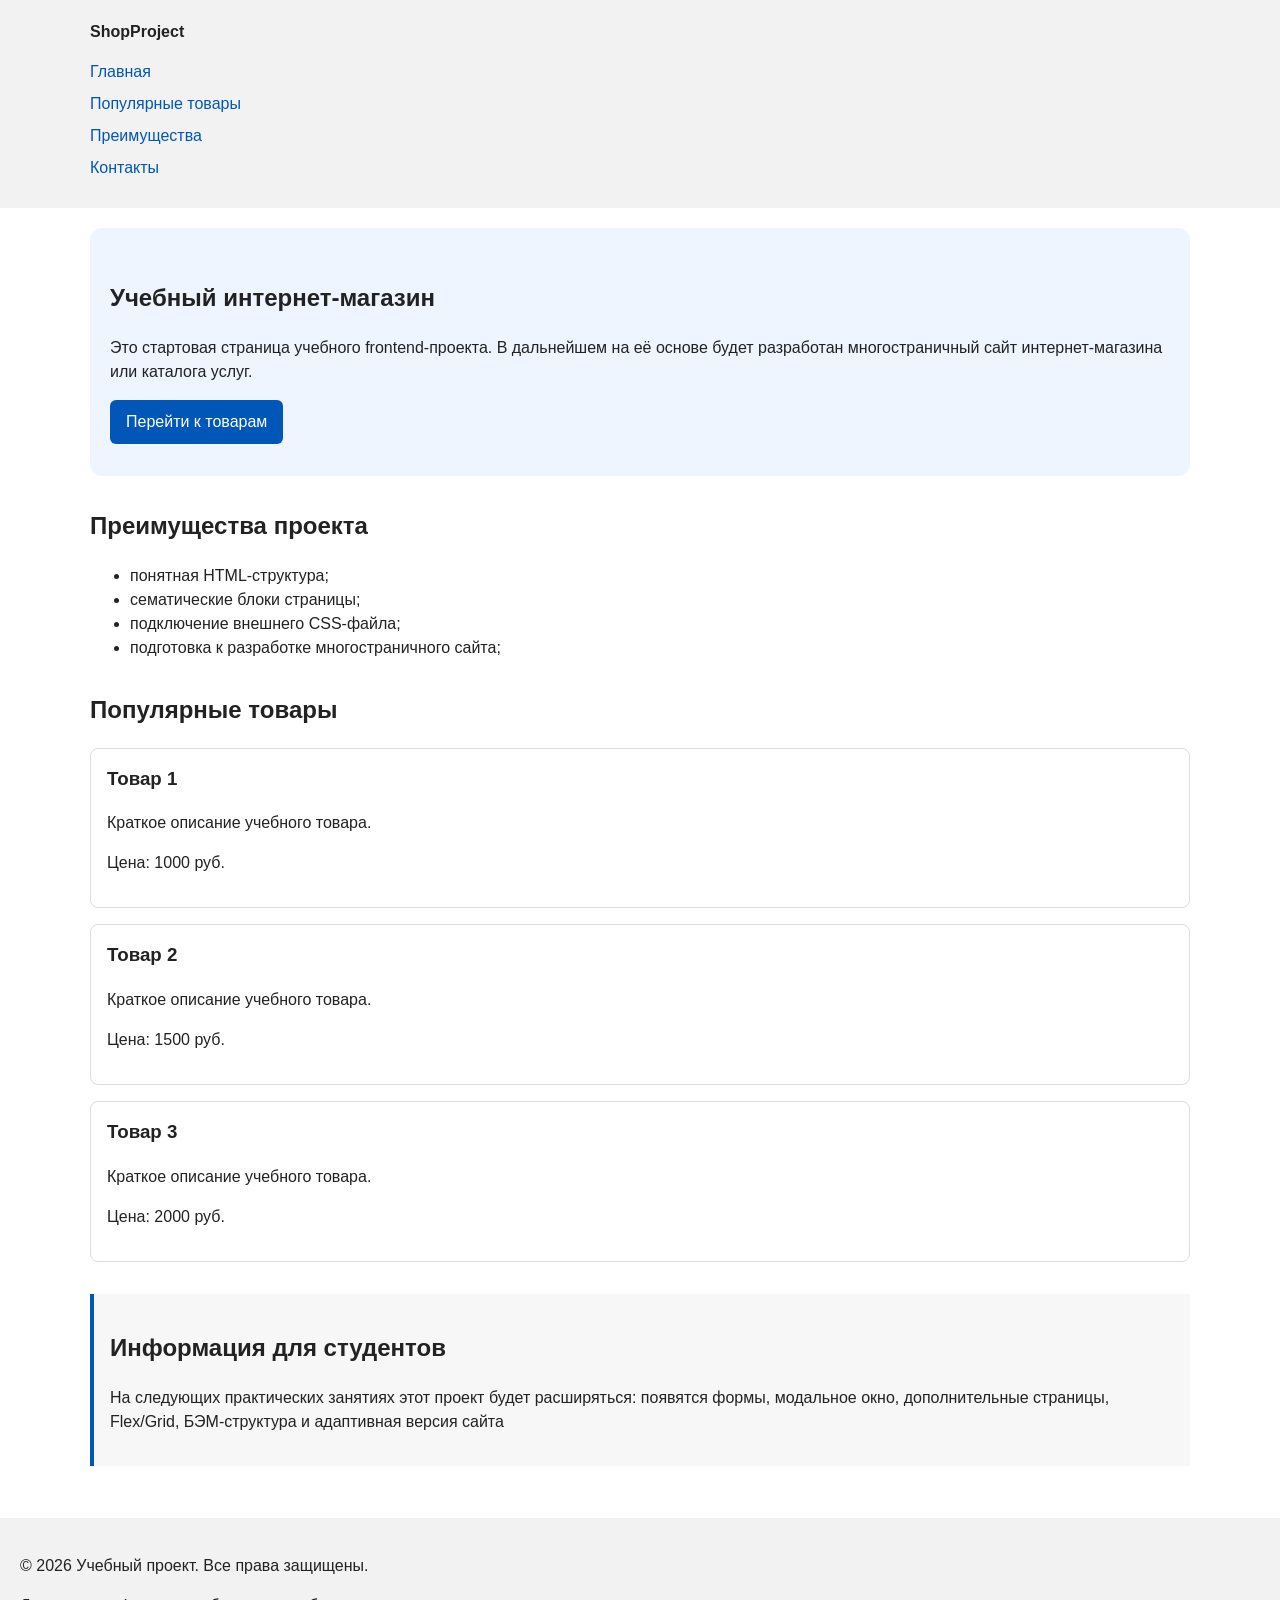
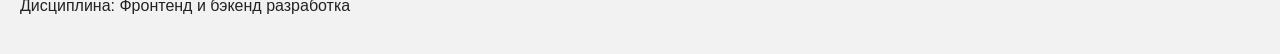
==== index.html @ b87b45ed "feat: add semantic HTML structure and base CSS styles" ====
<!DOCTYPE html>
<html lang="ru">

<head>
  <meta charset="UTF-8">
  <meta name="viewport" content="width=device-width, initial-scale=1.0">
  <title>Каталог товаров</title>
  <link rel="stylesheet" href="css/style.css">
</head>

<body>
  <header>
    <div class="site-header"> 
      <a class="site-logo" href="index.html">ShopProject</a>
      <nav class="site-nav" aria-label="Основная навигация">
        <ul class="site-nav__list">
          <li><a href="index.html">Главная</a></li>
          <li><a href="popular">Популярные товары</a></li>
          <li><a href="advantages">Преимущества</a></li>
          <li><a href="contacts">Контакты</a></li>
        </ul>
      </nav>
  </header>

  <main>
    <section class="hero"> <!-- класс hero показывает, что это главный первый блок страницы -->
      <h1>Учебный интернет-магазин</h1>
      <p>
        Это стартовая страница учебного frontend-проекта.
        В дальнейшем на её основе будет разработан многостраничный сайт
        интернет-магазина или каталога услуг.
      </p>
      <a class="button" href="#popular">Перейти к товарам</a>
    </section>

    <section class="section" id="advanteges">
      <h2>Преимущества проекта</h2>

      <ul class="advantages-list">
        <li>понятная HTML-структура;</li>
        <li>сематические блоки страницы;</li>
        <li>подключение внешнего CSS-файла;</li>
        <li>подготовка к разработке многостраничного сайта;</li>
      </ul>
    </section>

    <section class="section" id="popular">
      <h2>Популярные товары</h2>
        <article class="product-card">
        <h3>Товар 1</h3>
        <p>Краткое описание учебного товара.</p>
        <p>Цена: 1000 руб.</p>
      </article>

      <article class="product-card">
        <h3>Товар 2</h3>
        <p>Краткое описание учебного товара.</p>
        <p>Цена: 1500 руб.</p>
      </article>

      <article class="product-card">
        <h3>Товар 3</h3>
        <p>Краткое описание учебного товара.</p>
        <p>Цена: 2000 руб.</p>
      </article>
    </section>

    <aside class="aside-info">
      <h2>Информация для студентов</h2>
      <p>
        На следующих практических занятиях этот проект будет расширяться:
        появятся формы, модальное окно, дополнительные страницы, Flex/Grid,
        БЭМ-структура и адаптивная версия сайта
      </p>
    </aside>
  </main>

  <footer id="contacts">
    <p>&copy; 2026 Учебный проект. Все права защищены.</p>
    <p>Дисциплина: Фронтенд и бэкенд разработка</p>
  </footer>
</body>

</html>
---- css/style.css ----
/* 
  Универсальное правило для всех элементов.
  border-box делает расчёт размеров более понятным:
  width включает content, padding и border.
*/
* {
  box-sizing: border-box;
}

/*
  Убираем стандартный внешний отступ браузера у body.
  Без этого вокруг страницы может появиться белая рамка.
*/
body {
  margin: 0;
  font-family: Arial, sans-serif;
  line-height: 1.5;
  color: #222222;
  background-color: #ffffff;
}
/*
  Задаём внутренние отступы для основных областей страницы.
  Это делает содержимое визуально отделённым от краёв окна браузера.
*/
header,
main,
footer {
  padding: 20px;
}

/*
  Оформляем шапку страницы.
  Пока используется простой светло-серый фон.
*/
header {
  background-color: #f2f2f2;
}

/*
  Оформляем подвал страницы тем же фоном,
  чтобы визуально отделить его от основного содержимого.
*/
footer {
  background-color: #f2f2f2;
}
/*
  Ограничиваем ширину содержимого шапки,
  чтобы оно не растягивалось слишком сильно на широких экранах.
*/
.site-header {
  max-width: 1100px;
  margin: 0 auto;
}

/*
  Оформляем текстовый логотип.
*/
.site-logo {
  font-weight: bold;
  text-decoration: none;
  color: #222222;
}

/*
  Убираем стандартные отступы и маркеры списка навигации.
*/
.site-nav__list {
  padding: 0;
  margin: 16px 0 0;
  list-style: none;
}

/*
  Добавляем расстояние между пунктами меню.
*/
.site-nav__list li {
  margin-bottom: 8px;
}

/*
  Оформляем ссылки меню.
*/
.site-nav__list a {
  color: #0057b8;
  text-decoration: none;
}

/*
  При наведении мыши подчёркиваем ссылку.
  Подробно состояния интерфейса будут рассмотрены в практической работе 1.7.
*/
.site-nav__list a:hover {
  text-decoration: underline;
}
/*
  Hero-блок — первый крупный блок страницы.
  Он визуально отделяется от остальных разделов фоном и отступами.
*/
.hero {
  max-width: 1100px;
  margin: 0 auto 32px;
  padding: 32px 20px;
  background-color: #eef5ff;
  border-radius: 12px;
}

/*
  Общий класс для разделов страницы.
*/
.section {
  max-width: 1100px;
  margin: 0 auto 32px;
}

/*
  Убираем лишний верхний отступ у заголовков разделов.
*/
.section h2 {
  margin-top: 0;
}
/*
  Карточка товара — самостоятельный блок.
  На следующих занятиях карточки будут доработаны и выстроены в сетку.
*/
.product-card {
  margin-bottom: 16px;
  padding: 16px;
  border: 1px solid #dddddd;
  border-radius: 8px;
  background-color: #ffffff;
}

/*
  Убираем лишний верхний отступ у заголовка карточки.
*/
.product-card h3 {
  margin-top: 0;
}
/*
  Пока это обычная ссылка, но визуально она оформляется как кнопка.
*/
.button {
  display: inline-block;
  padding: 10px 16px;
  color: #ffffff;
  background-color: #0057b8;
  text-decoration: none;
  border-radius: 6px;
}

/*
  Простое состояние наведения для кнопки.
*/
.button:hover {
  background-color: #003f86;
}

/*
  Дополнительный информационный блок.
*/
.aside-info {
  max-width: 1100px;
  margin: 0 auto 32px;
  padding: 16px;
  border-left: 4px solid #0057b8;
  background-color: #f7f7f7;
}
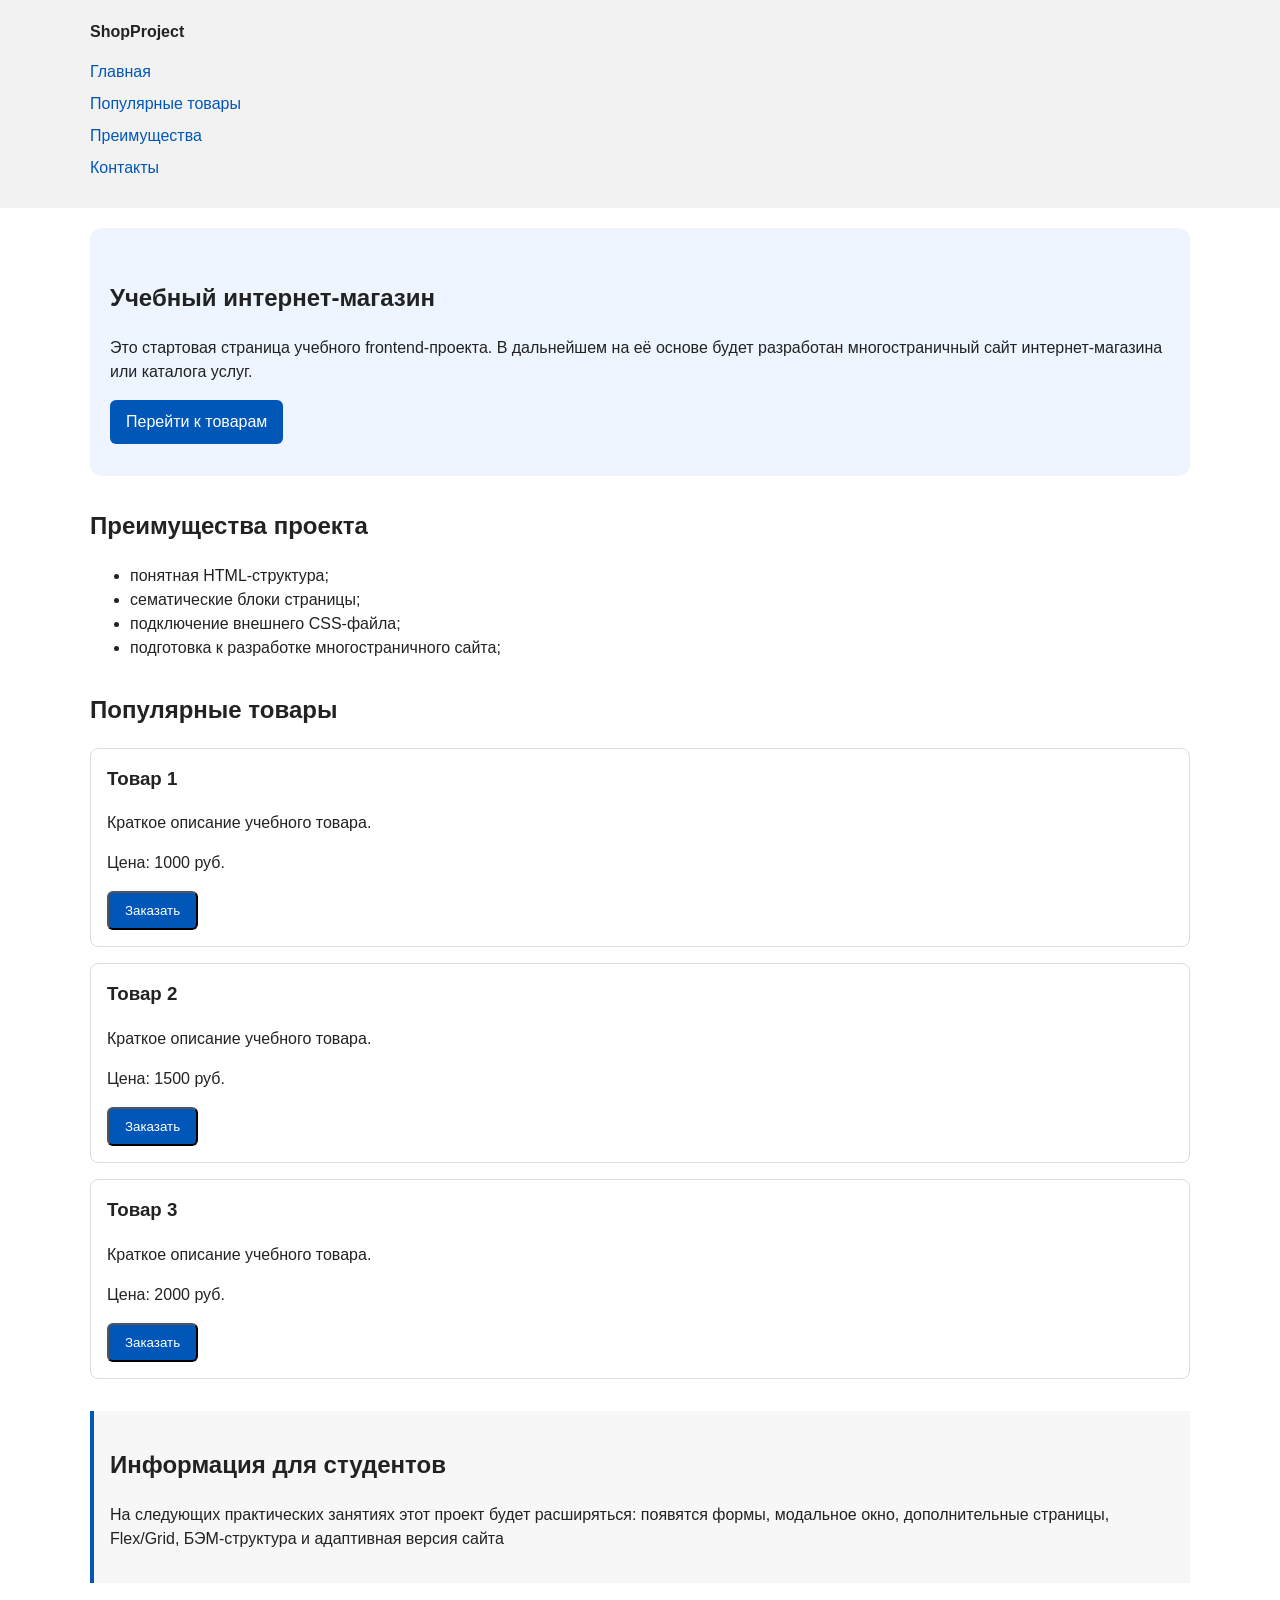
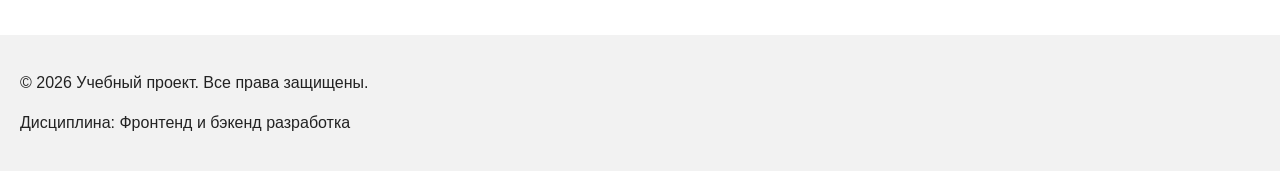
==== commit 05645cfd: "feat: add order form modal and validation" ====
--- a/index.html
+++ b/index.html
@@ -6,6 +6,7 @@
   <meta name="viewport" content="width=device-width, initial-scale=1.0">
   <title>Каталог товаров</title>
   <link rel="stylesheet" href="css/style.css">
+  <script src="js/main.js" defer></script>
 </head>
 
 <body>
@@ -50,18 +51,27 @@
         <h3>Товар 1</h3>
         <p>Краткое описание учебного товара.</p>
         <p>Цена: 1000 руб.</p>
+        <button class="button product-card__button" tipe="button" data-product="Товар 1">
+          Заказать
+        </button>
       </article>
 
       <article class="product-card">
         <h3>Товар 2</h3>
         <p>Краткое описание учебного товара.</p>
         <p>Цена: 1500 руб.</p>
+        <button class="button product-card__button" tipe="button" data-product="Товар 2">
+          Заказать
+        </button>
       </article>
 
       <article class="product-card">
         <h3>Товар 3</h3>
         <p>Краткое описание учебного товара.</p>
         <p>Цена: 2000 руб.</p>
+        <button class="button product-card__button" tipe="button" data-product="Товар 3">
+          Заказать
+        </button>
       </article>
     </section>
 
@@ -79,6 +89,103 @@
     <p>&copy; 2026 Учебный проект. Все права защищены.</p>
     <p>Дисциплина: Фронтенд и бэкенд разработка</p>
   </footer>
+
+  <dialog class="order-dialog" id="order-dialog" aria-labelledby="order-dialog-title">
+    <h2 id="order-dialog">Оформление заявки</h2>
+
+    <form class="order-form" id="order-form" action="#" method="post" novalidate>
+      <input id="selected-product" name="selected-product" type="hidden">
+
+      <div class="form-field">
+        <label for="order-name">Имя</label>
+        <input
+          id="order name"
+          name="name"
+          type="text"
+          placeholder="Введите ваше имя"
+          minlength="2"
+          autocomplete="given-name"
+          required
+        >
+      </div>
+
+      <div class="form-field">
+        <label for="order-email">E-mail</label>
+        <input
+          id="order-email"
+          name="email"
+          type="email"
+          placeholder="example@mail.ru"
+          autocomplete="email"
+          required
+        >
+      </div>
+
+      <div class="form-field">
+        <label for="order-phone">Телефон</label>
+        <input
+          id="order-phone"
+          name="phone"
+          type="tel"
+          inputmode="tel"
+          placeholder="+7 (900) 000-00-00"
+          pattern="^\+7 \(\d{3}\) \d{3}-\d{2}-\d{2}$"
+          required
+        >
+        <small>Формат: +7 (900) 000-00-00</small>
+      </div>
+
+      <div class="form-field">
+        <label for="order-date">Дата связи</label>
+        <input
+          id="order-date"
+          name="date"
+          type="date"
+        >
+      </div>
+
+      <div class="form-field">
+        <label for="order-topic">Тема заявки</label>
+        <select id="order-topic" name="topic" required>
+          <option value="">Выберете тему</option>
+          <option value="product">Заказ товара</option>
+          <option value="consulation">Консультация</option>
+          <option value="delivery">Доставка</option>
+        </select>
+      </div>
+
+      <div class="form field">
+        <label for="order-comment">Комментарий</label>
+        <textarea
+          id="order-coment"
+          name="comment"
+          rows="4"
+          placeholder="Укажите дополнительную информацию"
+        ></textarea>
+      </div>
+
+      <div class="form-field form-field--checkbox">
+        <label>
+          <input
+            id="order-agreement"
+            name="agreement"
+            type="checkbox"
+            required
+          >
+          Я согласен на обработку данных
+        </label>
+      </div>
+
+      <div class="form-actions">
+        <button type="button" id="close-order-dialog">Закрыть</button>
+        <button type="submit">Отрпавить заявку</button>
+      </div>
+    </form>
+  </dialog>
+
+  <p class="success-message" id="success-message" hidden>
+    Форма успешно отправлена!
+  </p>
 </body>
 
 </html>
--- a/css/style.css
+++ b/css/style.css
@@ -164,4 +164,106 @@
   padding: 16px;
   border-left: 4px solid #0057b8;
   background-color: #f7f7f7;
-}+}
+
+/*
+  Модальное окно.
+  Элемент dialog сам умеет открываться поверх страницы.
+*/
+.order-dialog {
+  width: min(100% - 32px, 560px);
+  padding: 24px;
+  border: none;
+  border-radius: 12px;
+}
+
+/*
+  Затемнение фона за модальным окном.
+*/
+.order-dialog::backdrop {
+  background-color: rgba(0, 0, 0, 0.5);
+}
+
+/*
+  Поле формы.
+  Каждый блок получает нижний отступ.
+*/
+.form-field {
+  margin-bottom: 16px;
+}
+
+/*
+  Подпись поля.
+*/
+.form-field label {
+  display: block;
+  margin-bottom: 6px;
+}
+
+/*
+  Основные поля формы.
+*/
+.form-field input,
+.form-field select,
+.form-field textarea {
+  width: 100%;
+  padding: 10px 12px;
+  border: 1px solid #cccccc;
+  border-radius: 6px;
+  font: inherit;
+}
+
+/*
+  Checkbox не должен занимать всю ширину.
+*/
+.form-field input[type="checkbox"] {
+  width: auto;
+}
+
+/*
+  Подсказка под полем телефона.
+*/
+.form-field small {
+  display: block;
+  margin-top: 4px;
+  color: #666666;
+}
+
+/*
+  Видимый фокус для клавиатурной навигации.
+*/
+.form-field input:focus-visible,
+.form-field select:focus-visible,
+.form-field textarea:focus-visible,
+.form-actions button:focus-visible {
+  outline: 2px solid #0057b8;
+  outline-offset: 2px;
+}
+
+/*
+  Подсветка ошибочных полей.
+  Атрибут aria-invalid будет добавляться через JavaScript.
+*/
+[aria-invalid="true"] {
+  border-color: #b00020;
+}
+
+/*
+  Кнопки формы.
+*/
+.form-actions {
+  display: flex;
+  gap: 12px;
+  margin-top: 20px;
+}
+
+/*
+  Сообщение об успешной отправке.
+*/
+.success-message {
+  max-width: 1100px;
+  margin: 24px auto;
+  padding: 16px;
+  border-left: 4px solid #168a2f;
+  background-color: #eefaf0;
+}
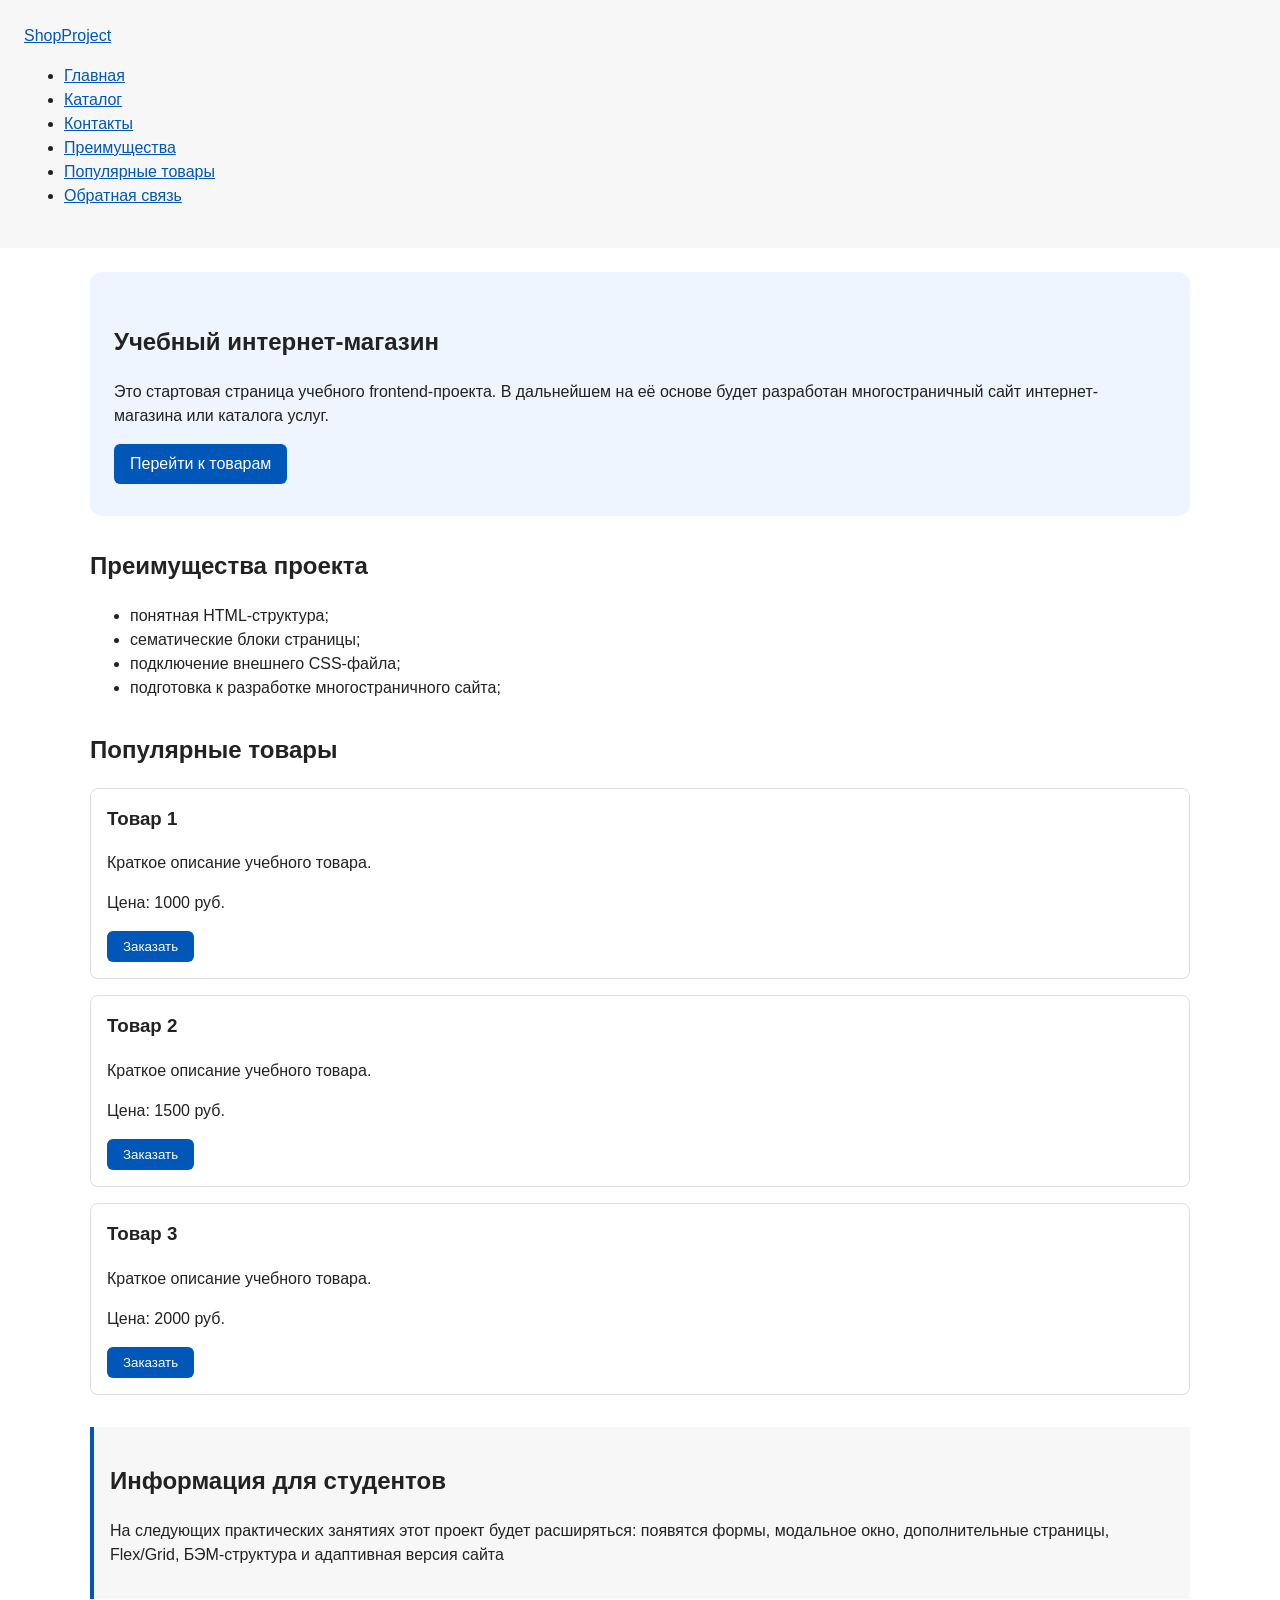
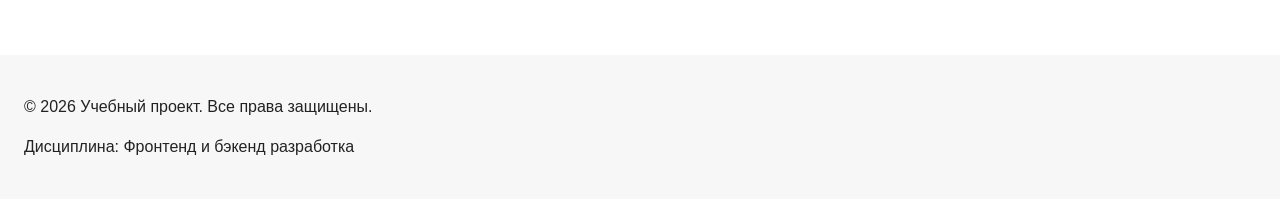
==== commit 12add622: "feat: add multi-page structure navigation and anchors" ====
--- a/index.html
+++ b/index.html
@@ -4,9 +4,16 @@
 <head>
   <meta charset="UTF-8">
   <meta name="viewport" content="width=device-width, initial-scale=1.0">
-  <title>Каталог товаров</title>
+  <meta name="description" content="Главная страница.">
+  <title>ShopProject-Учебный интернет-магазин</title>
   <link rel="stylesheet" href="css/style.css">
   <script src="js/main.js" defer></script>
+
+  <meta property="og:type" content="website">
+  <meta property="og:title" content="Учебный интернет-магазин">
+  <meta property="og:description" content="Учебный frontend-проект интернет-магазина.">
+  <meta property="og:image" content="https://Nikitash1.github.io/kr1-html-css-shop/images/preview.jpg">
+
 </head>
 
 <body>
@@ -16,9 +23,11 @@
       <nav class="site-nav" aria-label="Основная навигация">
         <ul class="site-nav__list">
           <li><a href="index.html">Главная</a></li>
-          <li><a href="popular">Популярные товары</a></li>
-          <li><a href="advantages">Преимущества</a></li>
-          <li><a href="contacts">Контакты</a></li>
+          <li><a href="catalog.html">Каталог</a></li>
+          <li><a href="contacts.html">Контакты</a></li>
+          <li><a href="index.html#advantages">Преимущества</a></li>
+          <li><a href="index.html#popular">Популярные товары</a></li>
+          <li><a href="index.html#contacts">Обратная связь</a></li>
         </ul>
       </nav>
   </header>
@@ -34,7 +43,7 @@
       <a class="button" href="#popular">Перейти к товарам</a>
     </section>
 
-    <section class="section" id="advanteges">
+    <section class="section" id="advantages">
       <h2>Преимущества проекта</h2>
 
       <ul class="advantages-list">
@@ -48,31 +57,31 @@
     <section class="section" id="popular">
       <h2>Популярные товары</h2>
         <article class="product-card">
-        <h3>Товар 1</h3>
-        <p>Краткое описание учебного товара.</p>
-        <p>Цена: 1000 руб.</p>
-        <button class="button product-card__button" tipe="button" data-product="Товар 1">
-          Заказать
-        </button>
-      </article>
-
-      <article class="product-card">
-        <h3>Товар 2</h3>
-        <p>Краткое описание учебного товара.</p>
-        <p>Цена: 1500 руб.</p>
-        <button class="button product-card__button" tipe="button" data-product="Товар 2">
-          Заказать
-        </button>
-      </article>
-
-      <article class="product-card">
-        <h3>Товар 3</h3>
-        <p>Краткое описание учебного товара.</p>
-        <p>Цена: 2000 руб.</p>
-        <button class="button product-card__button" tipe="button" data-product="Товар 3">
-          Заказать
-        </button>
-      </article>
+          <h3>Товар 1</h3>
+          <p>Краткое описание учебного товара.</p>
+          <p>Цена: 1000 руб.</p>
+          <button class="button product-card__button" tipe="button" data-product="Товар 1">
+            Заказать
+          </button>
+        </article>
+
+        <article class="product-card">
+          <h3>Товар 2</h3>
+          <p>Краткое описание учебного товара.</p>
+          <p>Цена: 1500 руб.</p>
+          <button class="button product-card__button" tipe="button" data-product="Товар 2">
+            Заказать
+          </button>
+        </article>
+
+        <article class="product-card">
+          <h3>Товар 3</h3>
+          <p>Краткое описание учебного товара.</p>
+          <p>Цена: 2000 руб.</p>
+          <button class="button product-card__button" tipe="button" data-product="Товар 3">
+            Заказать
+          </button>
+        </article>
     </section>
 
     <aside class="aside-info">
--- a/css/style.css
+++ b/css/style.css
@@ -1,269 +1,250 @@
-/* 
-  Универсальное правило для всех элементов.
-  border-box делает расчёт размеров более понятным:
-  width включает content, padding и border.
-*/
+/* ===============================
+   1. Переменные проекта и правила
+   =============================== */
+
+/* Правила */
+html {
+  scroll-behavior: smooth;
+}
+
+:root {
+  /* Основные цвета проекта */
+  --color-bg: #ffffff;
+  --color-text: #222222;
+  --color-muted: #666666;
+  --color-primary: #0057b8;
+  --color-primary-dark: #003f86;
+  --color-border: #dddddd;
+  --color-surface: #f7f7f7;
+  --color-surface-accent: #eef5ff;
+  --color-danger: #b00020;
+  --color-success: #168a2f;
+  --color-success-bg: #eefaf0;
+  --color-white: #ffffff;
+
+  /* Отступы */
+  --space-xs: 4px;
+  --space-sm: 8px;
+  --space-md: 16px;
+  --space-lg: 24px;
+  --space-xl: 32px;
+
+  /* Скругления */
+  --radius-sm: 6px;
+  --radius-md: 8px;
+  --radius-lg: 12px;
+
+  /* Размеры */
+  --container-width: 1100px;
+}
+
+:target {
+  outline: 2px dashed var(--color-primary);
+  outline-offset: 4px;
+}
+
+/* ===============================
+   2. Базовые стили
+   =============================== */
 * {
   box-sizing: border-box;
 }
 
-/*
-  Убираем стандартный внешний отступ браузера у body.
-  Без этого вокруг страницы может появиться белая рамка.
-*/
 body {
   margin: 0;
   font-family: Arial, sans-serif;
   line-height: 1.5;
-  color: #222222;
-  background-color: #ffffff;
-}
-/*
-  Задаём внутренние отступы для основных областей страницы.
-  Это делает содержимое визуально отделённым от краёв окна браузера.
-*/
+  color: var(--color-text);
+  background-color: var(--color-bg);
+}
+
 header,
 main,
 footer {
-  padding: 20px;
-}
-
-/*
-  Оформляем шапку страницы.
-  Пока используется простой светло-серый фон.
-*/
+  padding: var(--space-lg);
+}
+
 header {
-  background-color: #f2f2f2;
-}
-
-/*
-  Оформляем подвал страницы тем же фоном,
-  чтобы визуально отделить его от основного содержимого.
-*/
+  background-color: var(--color-surface);
+}
+
 footer {
-  background-color: #f2f2f2;
-}
-/*
-  Ограничиваем ширину содержимого шапки,
-  чтобы оно не растягивалось слишком сильно на широких экранах.
-*/
-.site-header {
-  max-width: 1100px;
-  margin: 0 auto;
-}
-
-/*
-  Оформляем текстовый логотип.
-*/
-.site-logo {
-  font-weight: bold;
+  background-color: var(--color-surface);
+}
+
+/* ===============================
+   3. Общие элементы интерфейса
+   =============================== */
+
+a {
+  color: var(--color-primary);
+}
+
+a:hover {
+  color: var(--color-primary-dark);
+}
+
+a:focus-visible {
+  outline: 2px solid var(--color-primary);
+  outline-offset: 3px;
+}
+
+.button {
+  display: inline-block;
+  padding: var(--space-sm) var(--space-md);
+  color: var(--color-white);
+  background-color: var(--color-primary);
   text-decoration: none;
-  color: #222222;
-}
-
-/*
-  Убираем стандартные отступы и маркеры списка навигации.
-*/
-.site-nav__list {
-  padding: 0;
-  margin: 16px 0 0;
-  list-style: none;
-}
-
-/*
-  Добавляем расстояние между пунктами меню.
-*/
-.site-nav__list li {
-  margin-bottom: 8px;
-}
-
-/*
-  Оформляем ссылки меню.
-*/
-.site-nav__list a {
-  color: #0057b8;
-  text-decoration: none;
-}
-
-/*
-  При наведении мыши подчёркиваем ссылку.
-  Подробно состояния интерфейса будут рассмотрены в практической работе 1.7.
-*/
-.site-nav__list a:hover {
-  text-decoration: underline;
-}
-/*
-  Hero-блок — первый крупный блок страницы.
-  Он визуально отделяется от остальных разделов фоном и отступами.
-*/
+  border: none;
+  border-radius: var(--radius-sm);
+  cursor: pointer;
+}
+
+.button:hover {
+  background-color: var(--color-primary-dark);
+}
+
+.button:focus-visible {
+  outline: 2px solid var(--color-primary);
+  outline-offset: 3px;
+}
+
+.button:disabled {
+  opacity: 0.6;
+  cursor: not-allowed;
+}
+
+/* ===============================
+   4. Компоненты страницы
+   =============================== */
+
 .hero {
-  max-width: 1100px;
-  margin: 0 auto 32px;
-  padding: 32px 20px;
-  background-color: #eef5ff;
-  border-radius: 12px;
-}
-
-/*
-  Общий класс для разделов страницы.
-*/
+  max-width: var(--container-width);
+  margin: 0 auto var(--space-xl);
+  padding: var(--space-xl) var(--space-lg);
+  background-color: var(--color-surface-accent);
+  border-radius: var(--radius-lg);
+}
+
 .section {
-  max-width: 1100px;
-  margin: 0 auto 32px;
-}
-
-/*
-  Убираем лишний верхний отступ у заголовков разделов.
-*/
+  max-width: var(--container-width);
+  margin: 0 auto var(--space-xl);
+}
+
 .section h2 {
   margin-top: 0;
 }
-/*
-  Карточка товара — самостоятельный блок.
-  На следующих занятиях карточки будут доработаны и выстроены в сетку.
-*/
+
 .product-card {
-  margin-bottom: 16px;
-  padding: 16px;
-  border: 1px solid #dddddd;
-  border-radius: 8px;
-  background-color: #ffffff;
-}
-
-/*
-  Убираем лишний верхний отступ у заголовка карточки.
-*/
+  margin-bottom: var(--space-md);
+  padding: var(--space-md);
+  border: 1px solid var(--color-border);
+  border-radius: var(--radius-md);
+  background-color: var(--color-bg);
+}
+
+.product-card:hover {
+  border-color: var(--color-primary);
+}
+
 .product-card h3 {
   margin-top: 0;
 }
-/*
-  Пока это обычная ссылка, но визуально она оформляется как кнопка.
-*/
-.button {
-  display: inline-block;
-  padding: 10px 16px;
-  color: #ffffff;
-  background-color: #0057b8;
-  text-decoration: none;
-  border-radius: 6px;
-}
-
-/*
-  Простое состояние наведения для кнопки.
-*/
-.button:hover {
-  background-color: #003f86;
-}
-
-/*
-  Дополнительный информационный блок.
-*/
+
 .aside-info {
-  max-width: 1100px;
-  margin: 0 auto 32px;
-  padding: 16px;
-  border-left: 4px solid #0057b8;
-  background-color: #f7f7f7;
-}
-
-/*
-  Модальное окно.
-  Элемент dialog сам умеет открываться поверх страницы.
-*/
+  max-width: var(--container-width);
+  margin: 0 auto var(--space-xl);
+  padding: var(--space-md);
+  border-left: 4px solid var(--color-primary);
+  background-color: var(--color-surface);
+}
+
+/* ===============================
+   5. Форма и модальное окно
+   =============================== */
+
 .order-dialog {
   width: min(100% - 32px, 560px);
-  padding: 24px;
+  padding: var(--space-lg);
   border: none;
-  border-radius: 12px;
-}
-
-/*
-  Затемнение фона за модальным окном.
-*/
+  border-radius: var(--radius-lg);
+}
+
 .order-dialog::backdrop {
   background-color: rgba(0, 0, 0, 0.5);
 }
 
-/*
-  Поле формы.
-  Каждый блок получает нижний отступ.
-*/
 .form-field {
-  margin-bottom: 16px;
-}
-
-/*
-  Подпись поля.
-*/
+  margin-bottom: var(--space-md);
+}
+
 .form-field label {
   display: block;
-  margin-bottom: 6px;
-}
-
-/*
-  Основные поля формы.
-*/
+  margin-bottom: var(--space-xs);
+}
+
 .form-field input,
 .form-field select,
 .form-field textarea {
   width: 100%;
   padding: 10px 12px;
-  border: 1px solid #cccccc;
-  border-radius: 6px;
+  border: 1px solid var(--color-border);
+  border-radius: var(--radius-sm);
   font: inherit;
 }
 
-/*
-  Checkbox не должен занимать всю ширину.
-*/
 .form-field input[type="checkbox"] {
   width: auto;
 }
 
-/*
-  Подсказка под полем телефона.
-*/
 .form-field small {
   display: block;
-  margin-top: 4px;
-  color: #666666;
-}
-
-/*
-  Видимый фокус для клавиатурной навигации.
-*/
+  margin-top: var(--space-xs);
+  color: var(--color-muted);
+}
+
+.form-field input:hover,
+.form-field select:hover,
+.form-field textarea:hover {
+  border-color: var(--color-primary);
+}
+
 .form-field input:focus-visible,
 .form-field select:focus-visible,
 .form-field textarea:focus-visible,
 .form-actions button:focus-visible {
-  outline: 2px solid #0057b8;
-  outline-offset: 2px;
-}
-
-/*
-  Подсветка ошибочных полей.
-  Атрибут aria-invalid будет добавляться через JavaScript.
-*/
+  outline: 2px solid var(--color-primary);
+  outline-offset: 3px;
+}
+
 [aria-invalid="true"] {
-  border-color: #b00020;
-}
-
-/*
-  Кнопки формы.
-*/
-.form-actions {
-  display: flex;
-  gap: 12px;
-  margin-top: 20px;
-}
-
-/*
-  Сообщение об успешной отправке.
-*/
+  border-color: var(--color-danger);
+}
+
 .success-message {
-  max-width: 1100px;
-  margin: 24px auto;
-  padding: 16px;
-  border-left: 4px solid #168a2f;
-  background-color: #eefaf0;
-}
+  max-width: var(--container-width);
+  margin: var(--space-lg) auto;
+  padding: var(--space-md);
+  border-left: 4px solid var(--color-success);
+  background-color: var(--color-success-bg);
+}
+
+/* ===============================
+   6. Хлебные крошки
+   =============================== */
+
+.breadcrumbs {
+  max-width: var(--container-width);
+  margin: 0 auto var(--space-md);
+  font-size: 14px;
+  color: var(--color-muted);
+}
+
+.breadcrumbs a {
+  color: var(--color-primary);
+}
+
+.breadcrumbs span::before {
+  content: " / ";
+  color: var(--color-muted);
+}
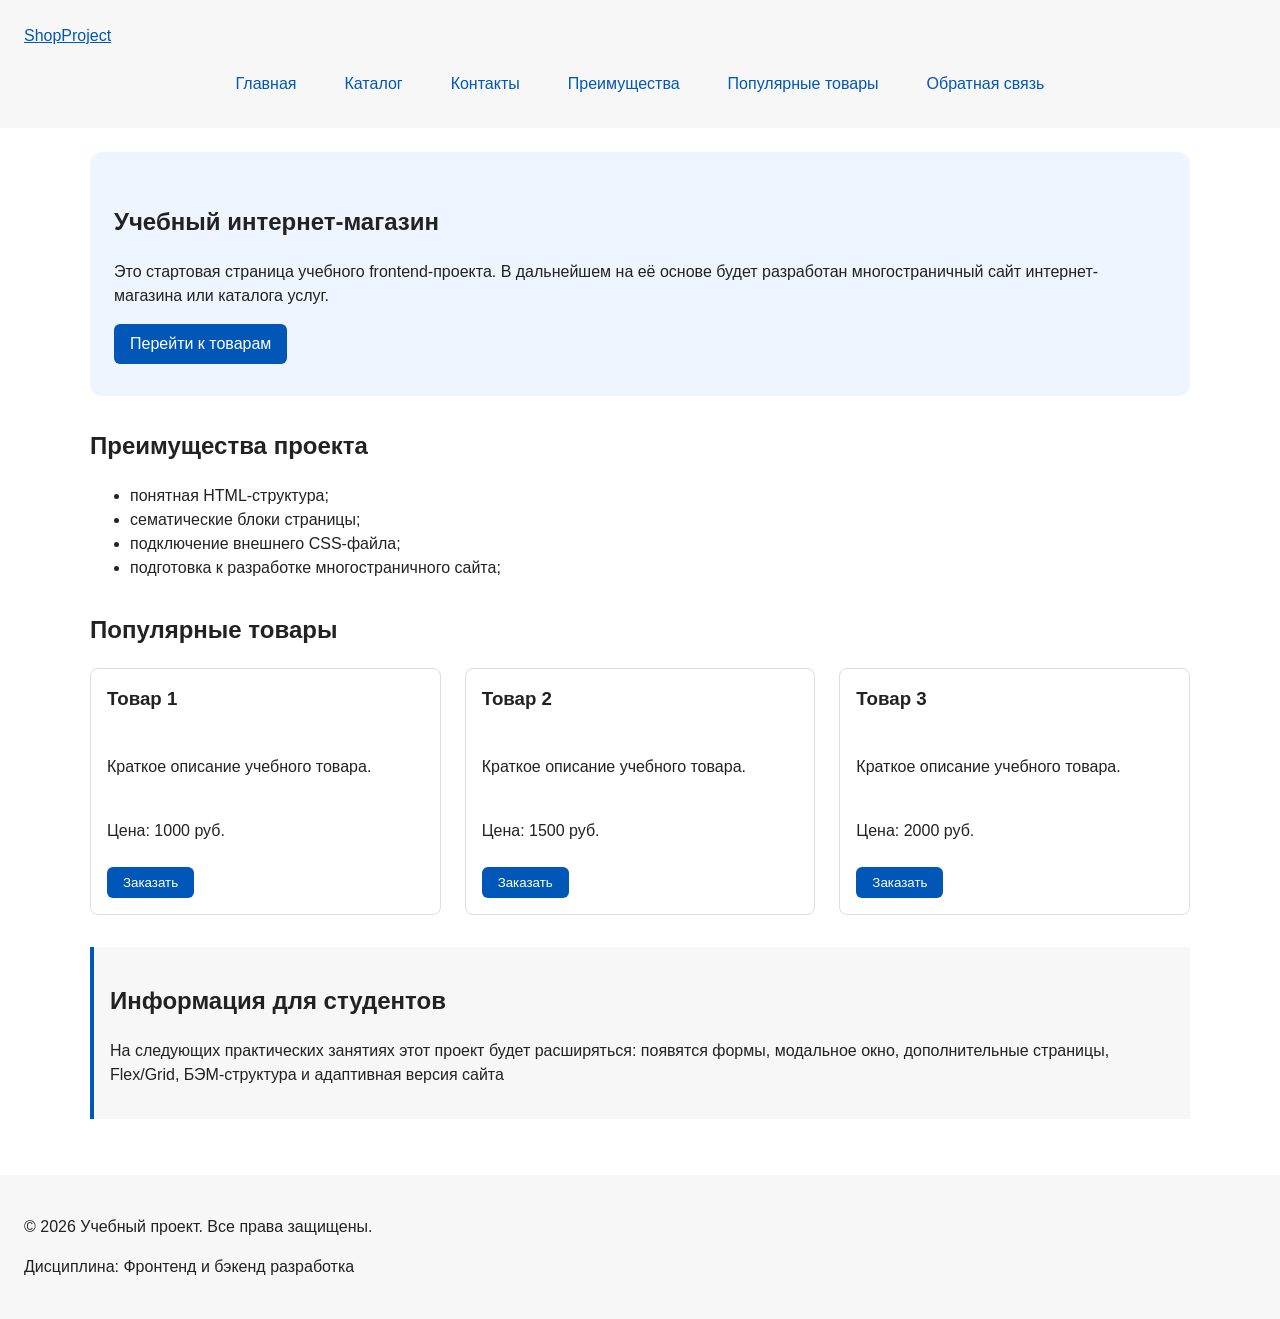
==== commit a5524237: "feat: add flex navigation and grid catalog layout" ====
--- a/index.html
+++ b/index.html
@@ -12,8 +12,7 @@
   <meta property="og:type" content="website">
   <meta property="og:title" content="Учебный интернет-магазин">
   <meta property="og:description" content="Учебный frontend-проект интернет-магазина.">
-  <meta property="og:image" content="https://Nikitash1.github.io/kr1-html-css-shop/images/preview.jpg">
-
+  <meta property="og:image" content="https://nikitash-1.github.io/kr1-html-css-shop/images/preview.jpg">
 </head>
 
 <body>
@@ -56,11 +55,13 @@
 
     <section class="section" id="popular">
       <h2>Популярные товары</h2>
+
+      <div class="products-grid">
         <article class="product-card">
           <h3>Товар 1</h3>
           <p>Краткое описание учебного товара.</p>
           <p>Цена: 1000 руб.</p>
-          <button class="button product-card__button" tipe="button" data-product="Товар 1">
+          <button class="button product-card__button" type="button" data-product="Товар 1">
             Заказать
           </button>
         </article>
@@ -69,7 +70,7 @@
           <h3>Товар 2</h3>
           <p>Краткое описание учебного товара.</p>
           <p>Цена: 1500 руб.</p>
-          <button class="button product-card__button" tipe="button" data-product="Товар 2">
+          <button class="button product-card__button" type="button" data-product="Товар 2">
             Заказать
           </button>
         </article>
@@ -78,11 +79,13 @@
           <h3>Товар 3</h3>
           <p>Краткое описание учебного товара.</p>
           <p>Цена: 2000 руб.</p>
-          <button class="button product-card__button" tipe="button" data-product="Товар 3">
+          <button class="button product-card__button" type="button" data-product="Товар 3">
             Заказать
           </button>
         </article>
+      </div>
     </section>
+
 
     <aside class="aside-info">
       <h2>Информация для студентов</h2>
--- a/css/style.css
+++ b/css/style.css
@@ -126,6 +126,30 @@
   border-radius: var(--radius-lg);
 }
 
+.site-nav__list {
+  display: flex;
+  flex-wrap: wrap;
+  justify-content: center;
+  align-items: center;
+  gap: var(--space-md);
+  padding: 0;
+  margin: var(--space-md) 0 0;
+  list-style: none;
+}
+
+.site-nav__list a {
+  display: inline-block;
+  padding: var(--space-sm) var(--space-md);
+  color: var(--color-primary);
+  text-decoration: none;
+  border-radius: var(--radius-sm);
+}
+
+.site-nav__list a:hover {
+  color: var(--color-white);
+  background-color: var(--color-primary);
+}
+
 .section {
   max-width: var(--container-width);
   margin: 0 auto var(--space-xl);
@@ -135,14 +159,28 @@
   margin-top: 0;
 }
 
+.products-grid {
+  display: grid;
+  grid-template-columns: repeat(3, 1fr);
+  gap: var(--space-lg);
+}
+
 .product-card {
-  margin-bottom: var(--space-md);
+  display: flex;
+  flex-direction: column;
+  gap: var(--space-sm);
+  margin-bottom: 0;
   padding: var(--space-md);
   border: 1px solid var(--color-border);
   border-radius: var(--radius-md);
   background-color: var(--color-bg);
 }
 
+.product-card .button {
+  margin-top: auto;
+  align-self: flex-start;
+}
+
 .product-card:hover {
   border-color: var(--color-primary);
 }
@@ -157,6 +195,56 @@
   padding: var(--space-md);
   border-left: 4px solid var(--color-primary);
   background-color: var(--color-surface);
+}
+
+.catalog-layout {
+  max-width: var(--container-width);
+  margin: 0 auto var(--space-xl);
+  display: grid;
+  grid-template-columns: 260px 1fr;
+  grid-template-areas: "filters products";
+  gap: var(--space-lg);
+}
+
+.catalog-filters {
+  grid-area: filters;
+  padding: var(--space-md);
+  border: 1px solid var(--color-border);
+  border-radius: var(--radius-md);
+  background-color: var(--color-surface);
+}
+
+.catalog-products {
+  grid-area: products;
+}
+
+.filters-form {
+  display: grid;
+  gap: var(--space-md);
+}
+
+.filters-form fieldset {
+  margin: 0;
+  padding: var(--space-md);
+  border: 1px solid var(--color-border);
+  border-radius: var(--radius-sm);
+}
+
+.filters-form legend {
+  font-weight: 700;
+}
+
+.filters-form label {
+  display: block;
+  margin-bottom: var(--space-sm);
+}
+
+.filters-form input[type="number"] {
+  width: 100%;
+  padding: 8px 10px;
+  border: 1px solid var(--color-border);
+  border-radius: var(--radius-sm);
+  font: inherit;
 }
 
 /* ===============================
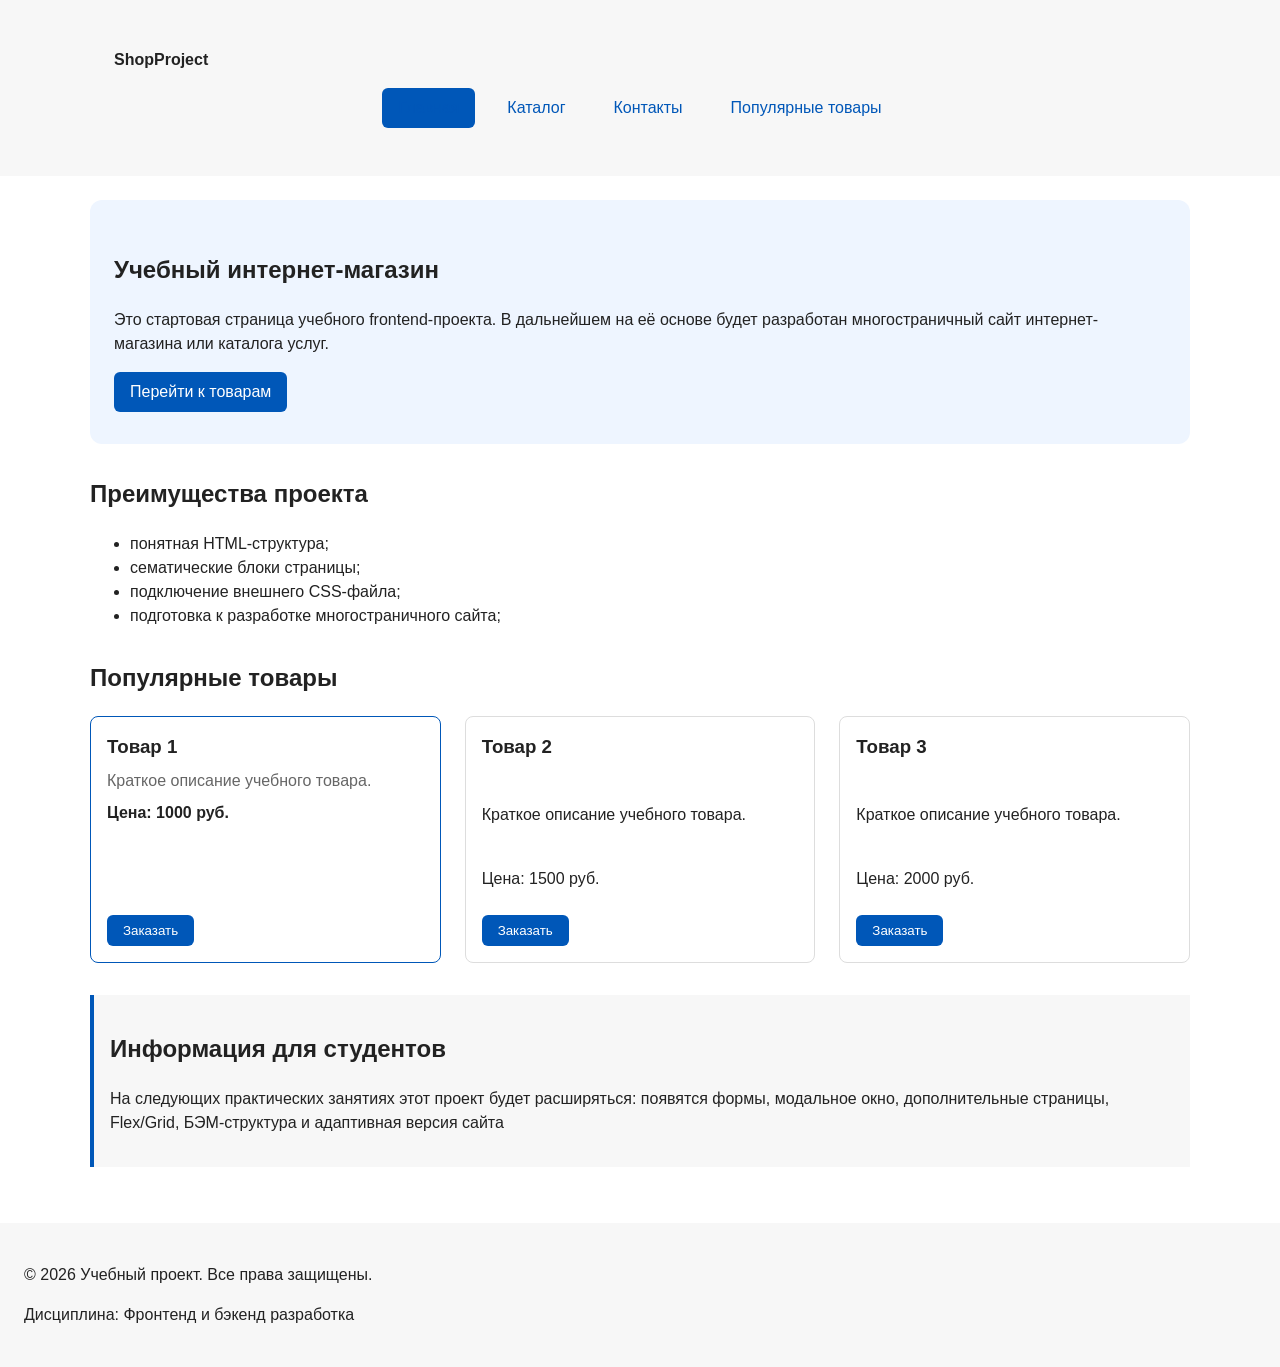
==== commit 9bc52bc4: "refactor: apply BEM naming to CSS classes" ====
--- a/index.html
+++ b/index.html
@@ -16,20 +16,33 @@
 </head>
 
 <body>
-  <header>
-    <div class="site-header"> 
-      <a class="site-logo" href="index.html">ShopProject</a>
+  <header class="site-header">
+    <div class="site-header__inner">
+      <a class="site-header__logo" href="index.html">ShopProject</a>
+
       <nav class="site-nav" aria-label="Основная навигация">
         <ul class="site-nav__list">
-          <li><a href="index.html">Главная</a></li>
-          <li><a href="catalog.html">Каталог</a></li>
-          <li><a href="contacts.html">Контакты</a></li>
-          <li><a href="index.html#advantages">Преимущества</a></li>
-          <li><a href="index.html#popular">Популярные товары</a></li>
-          <li><a href="index.html#contacts">Обратная связь</a></li>
+          <li class="site-nav__item">
+            <a class="site-nav__link site-nav__link--active" href="index.html">
+              Главная
+            </a>
+          </li>
+          <li class="site-nav__item">
+            <a class="site-nav__link" href="catalog.html">Каталог</a>
+          </li>
+          <li class="site-nav__item">
+            <a class="site-nav__link" href="contacts.html">Контакты</a>
+          </li>
+          <li class="site-nav__item">
+            <a class="site-nav__link" href="index.html#popular">
+              Популярные товары
+            </a>
+          </li>
         </ul>
       </nav>
+    </div>
   </header>
+
 
   <main>
     <section class="hero"> <!-- класс hero показывает, что это главный первый блок страницы -->
@@ -57,11 +70,15 @@
       <h2>Популярные товары</h2>
 
       <div class="products-grid">
-        <article class="product-card">
-          <h3>Товар 1</h3>
-          <p>Краткое описание учебного товара.</p>
-          <p>Цена: 1000 руб.</p>
-          <button class="button product-card__button" type="button" data-product="Товар 1">
+        <article class="product-card product-card--featured">
+          <h3 class="product-card__title">Товар 1</h3>
+          <p class="product-card__description">Краткое описание учебного товара.</p>
+          <p class="product-card__price">Цена: 1000 руб.</p>
+          <button
+            class="button product-card__button"
+            type="button"
+            data-product="Товар 1"
+          >
             Заказать
           </button>
         </article>
@@ -106,32 +123,38 @@
     <h2 id="order-dialog">Оформление заявки</h2>
 
     <form class="order-form" id="order-form" action="#" method="post" novalidate>
-      <input id="selected-product" name="selected-product" type="hidden">
-
-      <div class="form-field">
-        <label for="order-name">Имя</label>
-        <input
-          id="order name"
+      <div class="order-form__field">
+        <label class="order-form__label" for="order-name">Имя</label>
+        <input
+          class="order-form__input"
+          id="order-name"
           name="name"
           type="text"
-          placeholder="Введите ваше имя"
-          minlength="2"
-          autocomplete="given-name"
           required
         >
       </div>
 
-      <div class="form-field">
-        <label for="order-email">E-mail</label>
-        <input
+      <div class="order-form__field">
+        <label class="order-form__label" for="order-email">E-mail</label>
+        <input
+          class="order-form__input"
           id="order-email"
           name="email"
           type="email"
-          placeholder="example@mail.ru"
-          autocomplete="email"
           required
         >
       </div>
+
+      <div class="order-form__actions">
+        <button class="button button--secondary" type="button" id="close-order-dialog">
+          Закрыть
+        </button>
+        <button class="button button--primary" type="submit">
+          Отправить заявку
+        </button>
+      </div>
+
+
 
       <div class="form-field">
         <label for="order-phone">Телефон</label>
--- a/css/style.css
+++ b/css/style.css
@@ -80,50 +80,20 @@
   color: var(--color-primary);
 }
 
-a:hover {
-  color: var(--color-primary-dark);
-}
-
-a:focus-visible {
-  outline: 2px solid var(--color-primary);
-  outline-offset: 3px;
-}
-
-.button {
-  display: inline-block;
-  padding: var(--space-sm) var(--space-md);
-  color: var(--color-white);
-  background-color: var(--color-primary);
+.site-header {
+  background-color: var(--color-surface);
+}
+
+.site-header__inner {
+  max-width: var(--container-width);
+  margin: 0 auto;
+  padding: var(--space-lg);
+}
+
+.site-header__logo {
+  font-weight: 700;
+  color: var(--color-text);
   text-decoration: none;
-  border: none;
-  border-radius: var(--radius-sm);
-  cursor: pointer;
-}
-
-.button:hover {
-  background-color: var(--color-primary-dark);
-}
-
-.button:focus-visible {
-  outline: 2px solid var(--color-primary);
-  outline-offset: 3px;
-}
-
-.button:disabled {
-  opacity: 0.6;
-  cursor: not-allowed;
-}
-
-/* ===============================
-   4. Компоненты страницы
-   =============================== */
-
-.hero {
-  max-width: var(--container-width);
-  margin: 0 auto var(--space-xl);
-  padding: var(--space-xl) var(--space-lg);
-  background-color: var(--color-surface-accent);
-  border-radius: var(--radius-lg);
 }
 
 .site-nav__list {
@@ -137,6 +107,86 @@
   list-style: none;
 }
 
+.site-nav__link {
+  display: inline-block;
+  padding: var(--space-sm) var(--space-md);
+  color: var(--color-primary);
+  text-decoration: none;
+  border-radius: var(--radius-sm);
+}
+
+.site-nav__link:hover {
+  color: var(--color-white);
+  background-color: var(--color-primary);
+}
+
+.site-nav__link:focus-visible {
+  outline: 2px solid var(--color-primary);
+  outline-offset: 3px;
+}
+
+.site-nav__link--active {
+  color: var(--color-white);
+  background-color: var(--color-primary);
+}
+
+a:hover {
+  color: var(--color-primary-dark);
+}
+
+a:focus-visible {
+  outline: 2px solid var(--color-primary);
+  outline-offset: 3px;
+}
+
+.button {
+  display: inline-block;
+  padding: var(--space-sm) var(--space-md);
+  color: var(--color-white);
+  background-color: var(--color-primary);
+  text-decoration: none;
+  border: none;
+  border-radius: var(--radius-sm);
+  cursor: pointer;
+}
+
+.button:hover {
+  background-color: var(--color-primary-dark);
+}
+
+.button:focus-visible {
+  outline: 2px solid var(--color-primary);
+  outline-offset: 3px;
+}
+
+.button:disabled {
+  opacity: 0.6;
+  cursor: not-allowed;
+}
+
+/* ===============================
+   4. Компоненты страницы
+   =============================== */
+
+.hero {
+  max-width: var(--container-width);
+  margin: 0 auto var(--space-xl);
+  padding: var(--space-xl) var(--space-lg);
+  background-color: var(--color-surface-accent);
+  border-radius: var(--radius-lg);
+}
+
+.site-nav__list {
+  display: flex;
+  flex-wrap: wrap;
+  justify-content: center;
+  align-items: center;
+  gap: var(--space-md);
+  padding: 0;
+  margin: var(--space-md) 0 0;
+  list-style: none;
+}
+
 .site-nav__list a {
   display: inline-block;
   padding: var(--space-sm) var(--space-md);
@@ -169,17 +219,48 @@
   display: flex;
   flex-direction: column;
   gap: var(--space-sm);
-  margin-bottom: 0;
   padding: var(--space-md);
   border: 1px solid var(--color-border);
   border-radius: var(--radius-md);
   background-color: var(--color-bg);
 }
 
-.product-card .button {
+.product-card:hover {
+  border-color: var(--color-primary);
+}
+
+.product-card--featured {
+  border-color: var(--color-primary);
+}
+
+.product-card--discount {
+  border-color: var(--color-danger);
+}
+
+.product-card__title {
+  margin: 0;
+  color: var(--color-text);
+}
+
+.product-card__description {
+  margin: 0;
+  color: var(--color-muted);
+}
+
+.product-card__price {
+  margin: 0;
+  font-weight: 700;
+}
+
+.product-card--discount .product-card__price {
+  color: var(--color-danger);
+}
+
+.product-card__button {
   margin-top: auto;
   align-self: flex-start;
 }
+
 
 .product-card:hover {
   border-color: var(--color-primary);
@@ -251,29 +332,18 @@
    5. Форма и модальное окно
    =============================== */
 
-.order-dialog {
-  width: min(100% - 32px, 560px);
-  padding: var(--space-lg);
-  border: none;
-  border-radius: var(--radius-lg);
-}
-
-.order-dialog::backdrop {
-  background-color: rgba(0, 0, 0, 0.5);
-}
-
-.form-field {
+.order-form__field {
   margin-bottom: var(--space-md);
 }
 
-.form-field label {
+.order-form__label {
   display: block;
   margin-bottom: var(--space-xs);
 }
 
-.form-field input,
-.form-field select,
-.form-field textarea {
+.order-form__input,
+.order-form__select,
+.order-form__textarea {
   width: 100%;
   padding: 10px 12px;
   border: 1px solid var(--color-border);
@@ -281,41 +351,25 @@
   font: inherit;
 }
 
-.form-field input[type="checkbox"] {
-  width: auto;
-}
-
-.form-field small {
-  display: block;
-  margin-top: var(--space-xs);
-  color: var(--color-muted);
-}
-
-.form-field input:hover,
-.form-field select:hover,
-.form-field textarea:hover {
+.order-form__input:hover,
+.order-form__select:hover,
+.order-form__textarea:hover {
   border-color: var(--color-primary);
 }
 
-.form-field input:focus-visible,
-.form-field select:focus-visible,
-.form-field textarea:focus-visible,
-.form-actions button:focus-visible {
+.order-form__input:focus-visible,
+.order-form__select:focus-visible,
+.order-form__textarea:focus-visible {
   outline: 2px solid var(--color-primary);
   outline-offset: 3px;
 }
 
-[aria-invalid="true"] {
-  border-color: var(--color-danger);
-}
-
-.success-message {
-  max-width: var(--container-width);
-  margin: var(--space-lg) auto;
-  padding: var(--space-md);
-  border-left: 4px solid var(--color-success);
-  background-color: var(--color-success-bg);
-}
+.order-form__actions {
+  display: flex;
+  gap: var(--space-md);
+  margin-top: var(--space-lg);
+}
+
 
 /* ===============================
    6. Хлебные крошки
@@ -328,11 +382,11 @@
   color: var(--color-muted);
 }
 
-.breadcrumbs a {
+.breadcrumbs__link {
   color: var(--color-primary);
 }
 
-.breadcrumbs span::before {
+.breadcrumbs__current::before {
   content: " / ";
   color: var(--color-muted);
-}+}
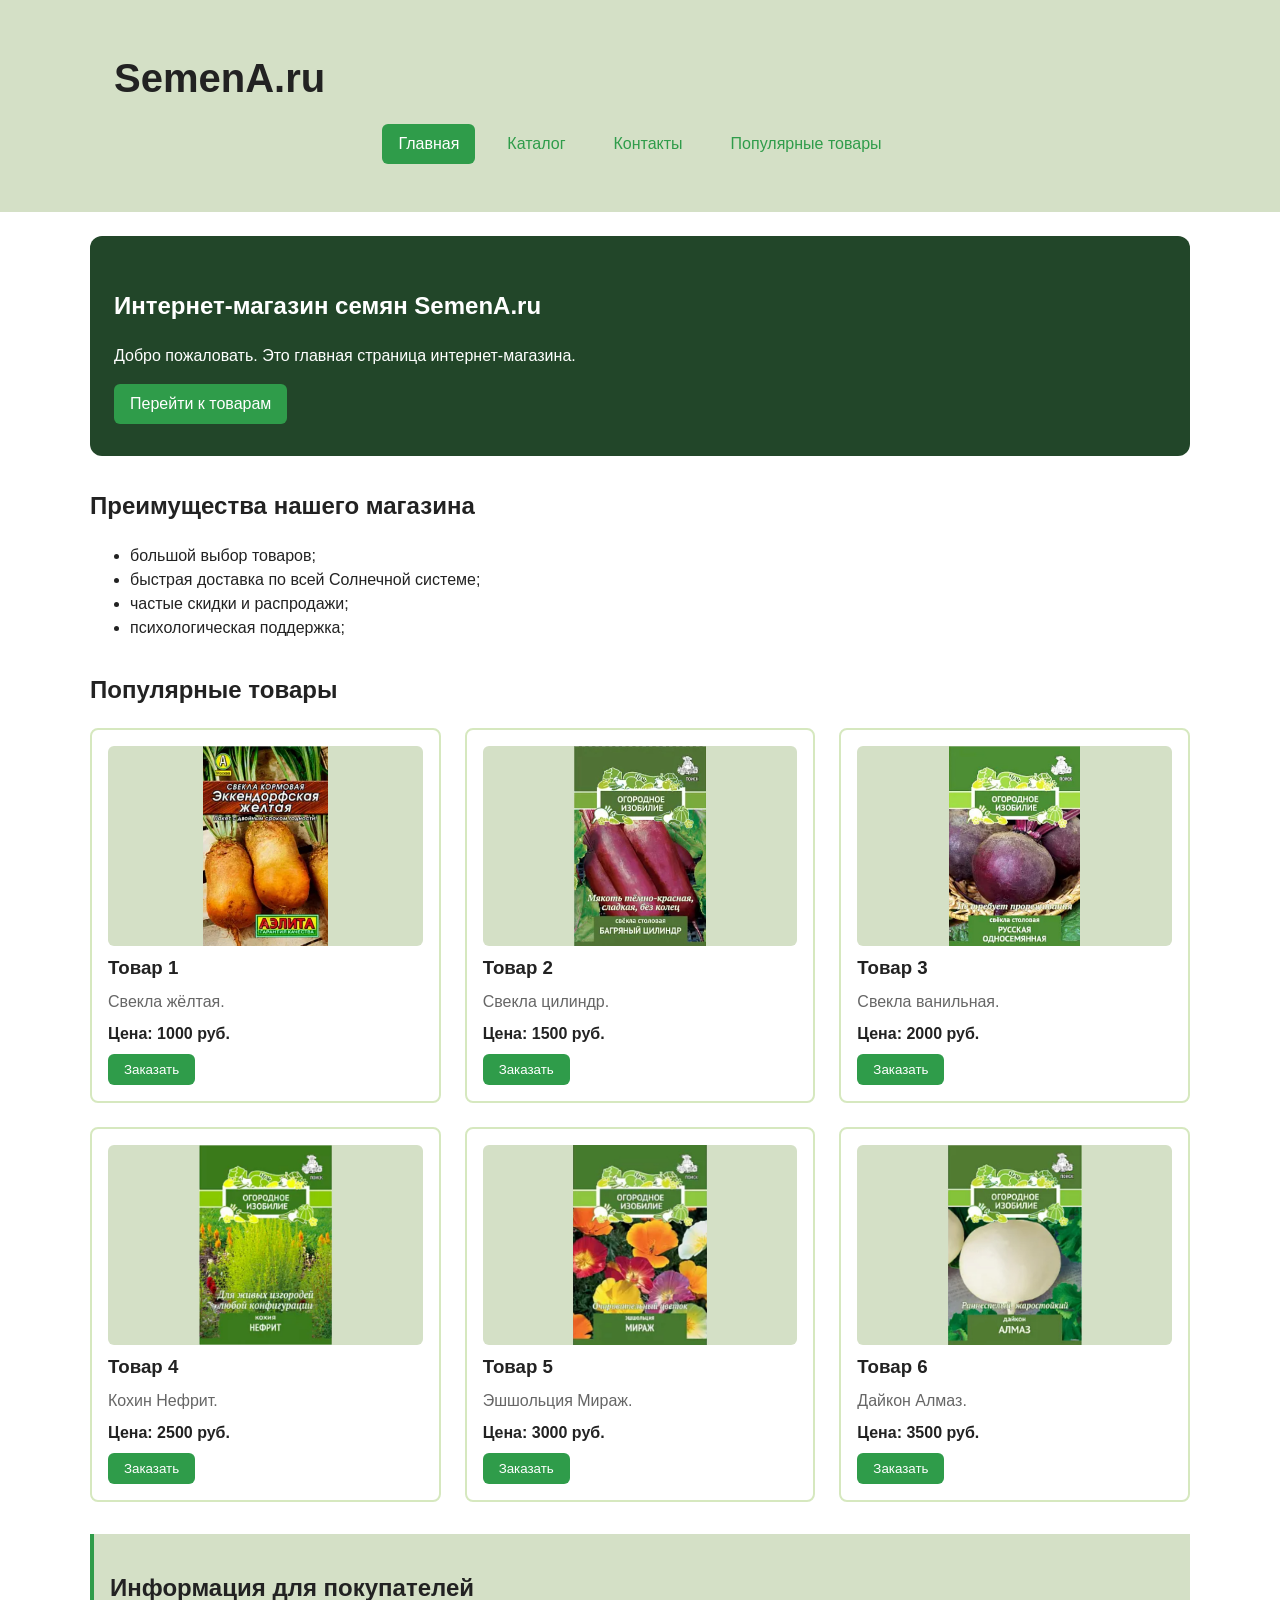
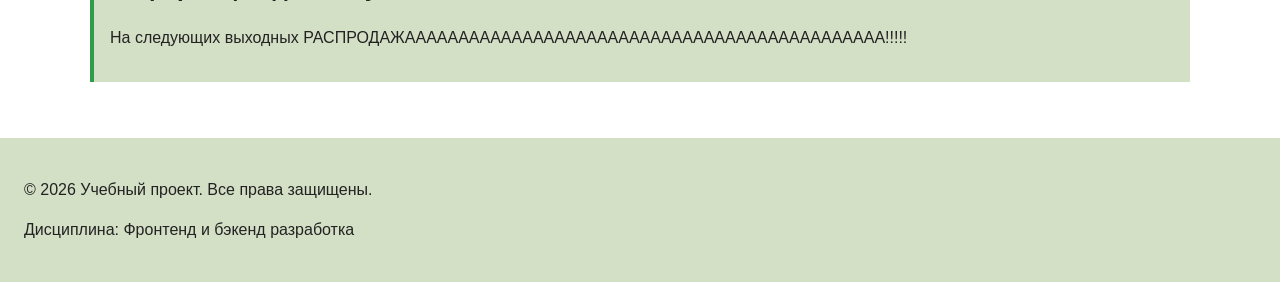
==== commit 5f35db45: "final version" ====
--- a/index.html
+++ b/index.html
@@ -4,28 +4,26 @@
 <head>
   <meta charset="UTF-8">
   <meta name="viewport" content="width=device-width, initial-scale=1.0">
-  <meta name="description" content="Главная страница.">
-  <title>ShopProject-Учебный интернет-магазин</title>
+  <meta name="description" content="Главная страница - Интернет-магазин семян SemenA.ru">
+  <title>SemenA.ru - Интернет-магазин семян</title>
   <link rel="stylesheet" href="css/style.css">
   <script src="js/main.js" defer></script>
 
   <meta property="og:type" content="website">
-  <meta property="og:title" content="Учебный интернет-магазин">
-  <meta property="og:description" content="Учебный frontend-проект интернет-магазина.">
+  <meta property="og:title" content="Интернет-магазин семян SemenA">
+  <meta property="og:description" content="SemenA.ru">
   <meta property="og:image" content="https://nikitash-1.github.io/kr1-html-css-shop/images/preview.jpg">
 </head>
 
 <body>
   <header class="site-header">
     <div class="site-header__inner">
-      <a class="site-header__logo" href="index.html">ShopProject</a>
+      <a class="site-header__logo" href="index.html">SemenA.ru</a>
 
       <nav class="site-nav" aria-label="Основная навигация">
         <ul class="site-nav__list">
           <li class="site-nav__item">
-            <a class="site-nav__link site-nav__link--active" href="index.html">
-              Главная
-            </a>
+            <a class="site-nav__link site-nav__link--active" href="index.html">Главная</a>
           </li>
           <li class="site-nav__item">
             <a class="site-nav__link" href="catalog.html">Каталог</a>
@@ -34,35 +32,30 @@
             <a class="site-nav__link" href="contacts.html">Контакты</a>
           </li>
           <li class="site-nav__item">
-            <a class="site-nav__link" href="index.html#popular">
-              Популярные товары
-            </a>
+            <a class="site-nav__link" href="index.html#popular">Популярные товары</a>
           </li>
         </ul>
       </nav>
     </div>
   </header>
 
-
   <main>
-    <section class="hero"> <!-- класс hero показывает, что это главный первый блок страницы -->
-      <h1>Учебный интернет-магазин</h1>
+    <section class="hero">
+      <h1>Интернет-магазин семян SemenA.ru</h1>
       <p>
-        Это стартовая страница учебного frontend-проекта.
-        В дальнейшем на её основе будет разработан многостраничный сайт
-        интернет-магазина или каталога услуг.
+        Добро пожаловать.
+        Это главная страница интернет-магазина.
       </p>
       <a class="button" href="#popular">Перейти к товарам</a>
     </section>
 
     <section class="section" id="advantages">
-      <h2>Преимущества проекта</h2>
-
+      <h2>Преимущества нашего магазина</h2>
       <ul class="advantages-list">
-        <li>понятная HTML-структура;</li>
-        <li>сематические блоки страницы;</li>
-        <li>подключение внешнего CSS-файла;</li>
-        <li>подготовка к разработке многостраничного сайта;</li>
+        <li>большой выбор товаров;</li>
+        <li>быстрая доставка по всей Солнечной системе;</li>
+        <li>частые скидки и распродажи;</li>
+        <li>психологическая поддержка;</li>
       </ul>
     </section>
 
@@ -70,46 +63,72 @@
       <h2>Популярные товары</h2>
 
       <div class="products-grid">
-        <article class="product-card product-card--featured">
+        <article class="product-card">
+          <img class="product-card__image" src="images/seed1.jpg" alt="Товар 1" loading="lazy">
           <h3 class="product-card__title">Товар 1</h3>
-          <p class="product-card__description">Краткое описание учебного товара.</p>
+          <p class="product-card__description">Свекла жёлтая.</p>
           <p class="product-card__price">Цена: 1000 руб.</p>
-          <button
-            class="button product-card__button"
-            type="button"
-            data-product="Товар 1"
-          >
-            Заказать
-          </button>
-        </article>
-
-        <article class="product-card">
-          <h3>Товар 2</h3>
-          <p>Краткое описание учебного товара.</p>
-          <p>Цена: 1500 руб.</p>
+          <button class="button product-card__button" type="button" data-product="Товар 1">
+            Заказать
+          </button>
+        </article>
+
+        <article class="product-card">
+          <img class="product-card__image" src="images/seed2.jpg" alt="Товар 2" loading="lazy">
+          <h3 class="product-card__title">Товар 2</h3>
+          <p class="product-card__description">Свекла цилиндр.</p>
+          <p class="product-card__price">Цена: 1500 руб.</p>
           <button class="button product-card__button" type="button" data-product="Товар 2">
             Заказать
           </button>
         </article>
 
         <article class="product-card">
-          <h3>Товар 3</h3>
-          <p>Краткое описание учебного товара.</p>
-          <p>Цена: 2000 руб.</p>
+          <img class="product-card__image" src="images/seed3.jpg" alt="Товар 3" loading="lazy">
+          <h3 class="product-card__title">Товар 3</h3>
+          <p class="product-card__description">Свекла ванильная.</p>
+          <p class="product-card__price">Цена: 2000 руб.</p>
           <button class="button product-card__button" type="button" data-product="Товар 3">
             Заказать
           </button>
         </article>
+
+        <article class="product-card">
+          <img class="product-card__image" src="images/seed4.jpg" alt="Товар 4" loading="lazy">
+          <h3 class="product-card__title">Товар 4</h3>
+          <p class="product-card__description">Кохин Нефрит.</p>
+          <p class="product-card__price">Цена: 2500 руб.</p>
+          <button class="button product-card__button" type="button" data-product="Товар 4">
+            Заказать
+          </button>
+        </article>
+
+        <article class="product-card">
+          <img class="product-card__image" src="images/seed5.jpg" alt="Товар 5" loading="lazy">
+          <h3 class="product-card__title">Товар 5</h3>
+          <p class="product-card__description">Эшшольция Мираж.</p>
+          <p class="product-card__price">Цена: 3000 руб.</p>
+          <button class="button product-card__button" type="button" data-product="Товар 5">
+            Заказать
+          </button>
+        </article>
+
+        <article class="product-card">
+          <img class="product-card__image" src="images/seed6.jpg" alt="Товар 6" loading="lazy">
+          <h3 class="product-card__title">Товар 6</h3>
+          <p class="product-card__description">Дайкон Алмаз.</p>
+          <p class="product-card__price">Цена: 3500 руб.</p>
+          <button class="button product-card__button" type="button" data-product="Товар 6">
+            Заказать
+          </button>
+        </article>
       </div>
     </section>
 
-
     <aside class="aside-info">
-      <h2>Информация для студентов</h2>
+      <h2>Информация для покупателей</h2>
       <p>
-        На следующих практических занятиях этот проект будет расширяться:
-        появятся формы, модальное окно, дополнительные страницы, Flex/Grid,
-        БЭМ-структура и адаптивная версия сайта
+        На следующих выходных РАСПРОДАЖААААААААААААААААААААААААААААААААААААААААААААА!!!!!
       </p>
     </aside>
   </main>
@@ -120,45 +139,27 @@
   </footer>
 
   <dialog class="order-dialog" id="order-dialog" aria-labelledby="order-dialog-title">
-    <h2 id="order-dialog">Оформление заявки</h2>
+    <h2 id="order-dialog-title">Оформление заявки</h2>
 
     <form class="order-form" id="order-form" action="#" method="post" novalidate>
+      
+      <!-- Скрытое поле для приема названия товара из JS -->
+      <input type="hidden" id="selected-product" name="product">
+
       <div class="order-form__field">
         <label class="order-form__label" for="order-name">Имя</label>
+        <input class="order-form__input" id="order-name" name="name" type="text" required>
+      </div>
+
+      <div class="order-form__field">
+        <label class="order-form__label" for="order-email">E-mail</label>
+        <input class="order-form__input" id="order-email" name="email" type="email" required>
+      </div>
+
+      <div class="order-form__field">
+        <label class="order-form__label" for="order-phone">Телефон</label>
         <input
           class="order-form__input"
-          id="order-name"
-          name="name"
-          type="text"
-          required
-        >
-      </div>
-
-      <div class="order-form__field">
-        <label class="order-form__label" for="order-email">E-mail</label>
-        <input
-          class="order-form__input"
-          id="order-email"
-          name="email"
-          type="email"
-          required
-        >
-      </div>
-
-      <div class="order-form__actions">
-        <button class="button button--secondary" type="button" id="close-order-dialog">
-          Закрыть
-        </button>
-        <button class="button button--primary" type="submit">
-          Отправить заявку
-        </button>
-      </div>
-
-
-
-      <div class="form-field">
-        <label for="order-phone">Телефон</label>
-        <input
           id="order-phone"
           name="phone"
           type="tel"
@@ -170,50 +171,40 @@
         <small>Формат: +7 (900) 000-00-00</small>
       </div>
 
-      <div class="form-field">
-        <label for="order-date">Дата связи</label>
-        <input
-          id="order-date"
-          name="date"
-          type="date"
-        >
-      </div>
-
-      <div class="form-field">
-        <label for="order-topic">Тема заявки</label>
-        <select id="order-topic" name="topic" required>
-          <option value="">Выберете тему</option>
+      <div class="order-form__field">
+        <label class="order-form__label" for="order-date">Дата связи</label>
+        <input class="order-form__input" id="order-date" name="date" type="date">
+      </div>
+
+      <div class="order-form__field">
+        <label class="order-form__label" for="order-topic">Тема заявки</label>
+        <select class="order-form__select" id="order-topic" name="topic" required>
+          <option value="">Выберите тему</option>
           <option value="product">Заказ товара</option>
           <option value="consulation">Консультация</option>
           <option value="delivery">Доставка</option>
         </select>
       </div>
 
-      <div class="form field">
-        <label for="order-comment">Комментарий</label>
-        <textarea
-          id="order-coment"
-          name="comment"
-          rows="4"
-          placeholder="Укажите дополнительную информацию"
-        ></textarea>
-      </div>
-
-      <div class="form-field form-field--checkbox">
+      <div class="order-form__field">
+        <label class="order-form__label" for="order-comment">Комментарий</label>
+        <textarea class="order-form__textarea" id="order-coment" name="comment" rows="4" placeholder="Укажите дополнительную информацию"></textarea>
+      </div>
+
+      <div class="order-form__field order-form__field--checkbox">
         <label>
-          <input
-            id="order-agreement"
-            name="agreement"
-            type="checkbox"
-            required
-          >
+          <input id="order-agreement" name="agreement" type="checkbox" required>
           Я согласен на обработку данных
         </label>
       </div>
 
-      <div class="form-actions">
-        <button type="button" id="close-order-dialog">Закрыть</button>
-        <button type="submit">Отрпавить заявку</button>
+      <div class="order-form__actions">
+        <button class="button button--secondary" type="button" id="close-order-dialog">
+          Закрыть
+        </button>
+        <button class="button button--primary" type="submit">
+          Отправить заявку
+        </button>
       </div>
     </form>
   </dialog>
@@ -223,4 +214,4 @@
   </p>
 </body>
 
-</html>
+</html>
--- a/css/style.css
+++ b/css/style.css
@@ -1,24 +1,19 @@
-/* ===============================
-   1. Переменные проекта и правила
-   =============================== */
-
-/* Правила */
-html {
-  scroll-behavior: smooth;
-}
+/* ==========================================================================
+   1. ПЕРЕМЕННЫЕ ПРОЕКТА
+   ========================================================================== */
 
 :root {
   /* Основные цвета проекта */
   --color-bg: #ffffff;
   --color-text: #222222;
   --color-muted: #666666;
-  --color-primary: #0057b8;
-  --color-primary-dark: #003f86;
-  --color-border: #dddddd;
-  --color-surface: #f7f7f7;
-  --color-surface-accent: #eef5ff;
+  --color-primary: #2f9c4a;
+  --color-primary-dark: #1d6c34;
+  --color-border: #d6e8bf;
+  --color-surface: #d4e0c6;
+  --color-surface-accent: #224629;
   --color-danger: #b00020;
-  --color-success: #168a2f;
+  --color-success: #179c22;
   --color-success-bg: #eefaf0;
   --color-white: #ffffff;
 
@@ -38,14 +33,15 @@
   --container-width: 1100px;
 }
 
-:target {
-  outline: 2px dashed var(--color-primary);
-  outline-offset: 4px;
-}
-
-/* ===============================
-   2. Базовые стили
-   =============================== */
+
+/* ==========================================================================
+   2. БАЗОВЫЕ СТИЛИ ДОКУМЕНТА
+   ========================================================================== */
+
+html {
+  scroll-behavior: smooth;
+}
+
 * {
   box-sizing: border-box;
 }
@@ -64,22 +60,63 @@
   padding: var(--space-lg);
 }
 
-header {
-  background-color: var(--color-surface);
-}
-
 footer {
   background-color: var(--color-surface);
 }
 
-/* ===============================
-   3. Общие элементы интерфейса
-   =============================== */
+:target {
+  outline: 2px dashed var(--color-primary);
+  outline-offset: 4px;
+}
+
+
+/* ==========================================================================
+   3. ОБЩИЕ ЭЛЕМЕНТЫ ИНТЕРФЕЙСА (a, button)
+   ========================================================================== */
 
 a {
   color: var(--color-primary);
 }
 
+a:hover {
+  color: var(--color-primary-dark);
+}
+
+a:focus-visible {
+  outline: 2px solid var(--color-primary);
+  outline-offset: 3px;
+}
+
+.button {
+  display: inline-block;
+  padding: var(--space-sm) var(--space-md);
+  color: var(--color-white);
+  background-color: var(--color-primary);
+  text-decoration: none;
+  border: none;
+  border-radius: var(--radius-sm);
+  cursor: pointer;
+}
+
+.button:hover {
+  background-color: var(--color-primary-dark);
+}
+
+.button:focus-visible {
+  outline: 2px solid var(--color-primary);
+  outline-offset: 3px;
+}
+
+.button:disabled {
+  opacity: 0.6;
+  cursor: not-allowed;
+}
+
+
+/* ==========================================================================
+   4. ШАПКА САЙТА (site-header, site-nav)
+   ========================================================================== */
+
 .site-header {
   background-color: var(--color-surface);
 }
@@ -91,10 +128,13 @@
 }
 
 .site-header__logo {
+  font-size: 40px;
   font-weight: 700;
   color: var(--color-text);
   text-decoration: none;
 }
+
+/* --- Навигация --- */
 
 .site-nav__list {
   display: flex;
@@ -130,43 +170,10 @@
   background-color: var(--color-primary);
 }
 
-a:hover {
-  color: var(--color-primary-dark);
-}
-
-a:focus-visible {
-  outline: 2px solid var(--color-primary);
-  outline-offset: 3px;
-}
-
-.button {
-  display: inline-block;
-  padding: var(--space-sm) var(--space-md);
-  color: var(--color-white);
-  background-color: var(--color-primary);
-  text-decoration: none;
-  border: none;
-  border-radius: var(--radius-sm);
-  cursor: pointer;
-}
-
-.button:hover {
-  background-color: var(--color-primary-dark);
-}
-
-.button:focus-visible {
-  outline: 2px solid var(--color-primary);
-  outline-offset: 3px;
-}
-
-.button:disabled {
-  opacity: 0.6;
-  cursor: not-allowed;
-}
-
-/* ===============================
-   4. Компоненты страницы
-   =============================== */
+
+/* ==========================================================================
+   5. HERO-БЛОК
+   ========================================================================== */
 
 .hero {
   max-width: var(--container-width);
@@ -174,31 +181,13 @@
   padding: var(--space-xl) var(--space-lg);
   background-color: var(--color-surface-accent);
   border-radius: var(--radius-lg);
-}
-
-.site-nav__list {
-  display: flex;
-  flex-wrap: wrap;
-  justify-content: center;
-  align-items: center;
-  gap: var(--space-md);
-  padding: 0;
-  margin: var(--space-md) 0 0;
-  list-style: none;
-}
-
-.site-nav__list a {
-  display: inline-block;
-  padding: var(--space-sm) var(--space-md);
-  color: var(--color-primary);
-  text-decoration: none;
-  border-radius: var(--radius-sm);
-}
-
-.site-nav__list a:hover {
-  color: var(--color-white);
-  background-color: var(--color-primary);
-}
+  color: var(--color-white); /* ДОБАВЛЕНО: Белый текст на темном фоне */
+}
+
+
+/* ==========================================================================
+   6. СЕКЦИИ
+   ========================================================================== */
 
 .section {
   max-width: var(--container-width);
@@ -208,19 +197,26 @@
 .section h2 {
   margin-top: 0;
 }
+
+
+/* ==========================================================================
+   7. СЕТКА ТОВАРОВ И КАРТОЧКА (products-grid, product-card)
+   ========================================================================== */
 
 .products-grid {
   display: grid;
   grid-template-columns: repeat(3, 1fr);
   gap: var(--space-lg);
 }
+
+/* --- Карточка товара --- */
 
 .product-card {
   display: flex;
   flex-direction: column;
   gap: var(--space-sm);
   padding: var(--space-md);
-  border: 1px solid var(--color-border);
+  border: 2px solid var(--color-border);
   border-radius: var(--radius-md);
   background-color: var(--color-bg);
 }
@@ -229,12 +225,17 @@
   border-color: var(--color-primary);
 }
 
-.product-card--featured {
-  border-color: var(--color-primary);
-}
-
-.product-card--discount {
-  border-color: var(--color-danger);
+.product-card h3 {
+  margin-top: 0;
+}
+
+.product-card__image {
+  display: block;
+  width: 100%;
+  height: 200px;
+  object-fit: contain;
+  background-color: var(--color-surface);
+  border-radius: var(--radius-sm);
 }
 
 .product-card__title {
@@ -252,23 +253,29 @@
   font-weight: 700;
 }
 
-.product-card--discount .product-card__price {
-  color: var(--color-danger);
-}
-
 .product-card__button {
   margin-top: auto;
   align-self: flex-start;
 }
 
-
-.product-card:hover {
+/* --- Модификаторы карточки --- */
+
+.product-card--featured {
   border-color: var(--color-primary);
 }
 
-.product-card h3 {
-  margin-top: 0;
-}
+.product-card--discount {
+  border-color: var(--color-danger);
+}
+
+.product-card--discount .product-card__price {
+  color: var(--color-danger);
+}
+
+
+/* ==========================================================================
+   8. БОКОВАЯ ВСТАВКА (aside-info)
+   ========================================================================== */
 
 .aside-info {
   max-width: var(--container-width);
@@ -277,6 +284,33 @@
   border-left: 4px solid var(--color-primary);
   background-color: var(--color-surface);
 }
+
+
+/* ==========================================================================
+   9. ХЛЕБНЫЕ КРОШКИ (breadcrumbs)
+   ========================================================================== */
+
+.breadcrumbs {
+  max-width: var(--container-width);
+  margin: 0 auto var(--space-md);
+  font-size: 14px;
+  color: var(--color-muted);
+}
+
+.breadcrumbs__link {
+  color: var(--color-primary);
+}
+
+.breadcrumbs__current::before {
+  content: " / ";
+  color: var(--color-muted);
+}
+
+
+/* ==========================================================================
+   10. КАТАЛОГ
+   (catalog-layout, catalog-filters, catalog-products, filters-form)
+   ========================================================================== */
 
 .catalog-layout {
   max-width: var(--container-width);
@@ -299,6 +333,8 @@
   grid-area: products;
 }
 
+/* --- Форма фильтров --- */
+
 .filters-form {
   display: grid;
   gap: var(--space-md);
@@ -328,9 +364,26 @@
   font: inherit;
 }
 
-/* ===============================
-   5. Форма и модальное окно
-   =============================== */
+
+/* ==========================================================================
+   11. МОДАЛЬНОЕ ОКНО (order-dialog)
+   ========================================================================== */
+
+.order-dialog {
+  padding: var(--space-xl);
+  border: 2px solid var(--color-primary);
+  border-radius: var(--radius-md);
+  box-shadow: 0 4px 15px rgba(0, 0, 0, 0.2);
+}
+
+.order-dialog::backdrop {
+  background-color: rgba(0, 0, 0, 0.5);
+}
+
+
+/* ==========================================================================
+   12. ФОРМА ЗАЯВКИ (order-form)
+   ========================================================================== */
 
 .order-form__field {
   margin-bottom: var(--space-md);
@@ -371,22 +424,17 @@
 }
 
 
-/* ===============================
-   6. Хлебные крошки
-   =============================== */
-
-.breadcrumbs {
-  max-width: var(--container-width);
-  margin: 0 auto var(--space-md);
-  font-size: 14px;
-  color: var(--color-muted);
-}
-
-.breadcrumbs__link {
-  color: var(--color-primary);
-}
-
-.breadcrumbs__current::before {
-  content: " / ";
-  color: var(--color-muted);
-}
+/* ==========================================================================
+   13. УТИЛИТЫ
+   ========================================================================== */
+
+.success-message {
+  max-width: var(--container-width);
+  margin: 0 auto var(--space-lg);
+  padding: var(--space-md);
+  color: var(--color-success);
+  background-color: var(--color-success-bg);
+  border: 1px solid var(--color-success);
+  border-radius: var(--radius-sm);
+  text-align: center;
+}
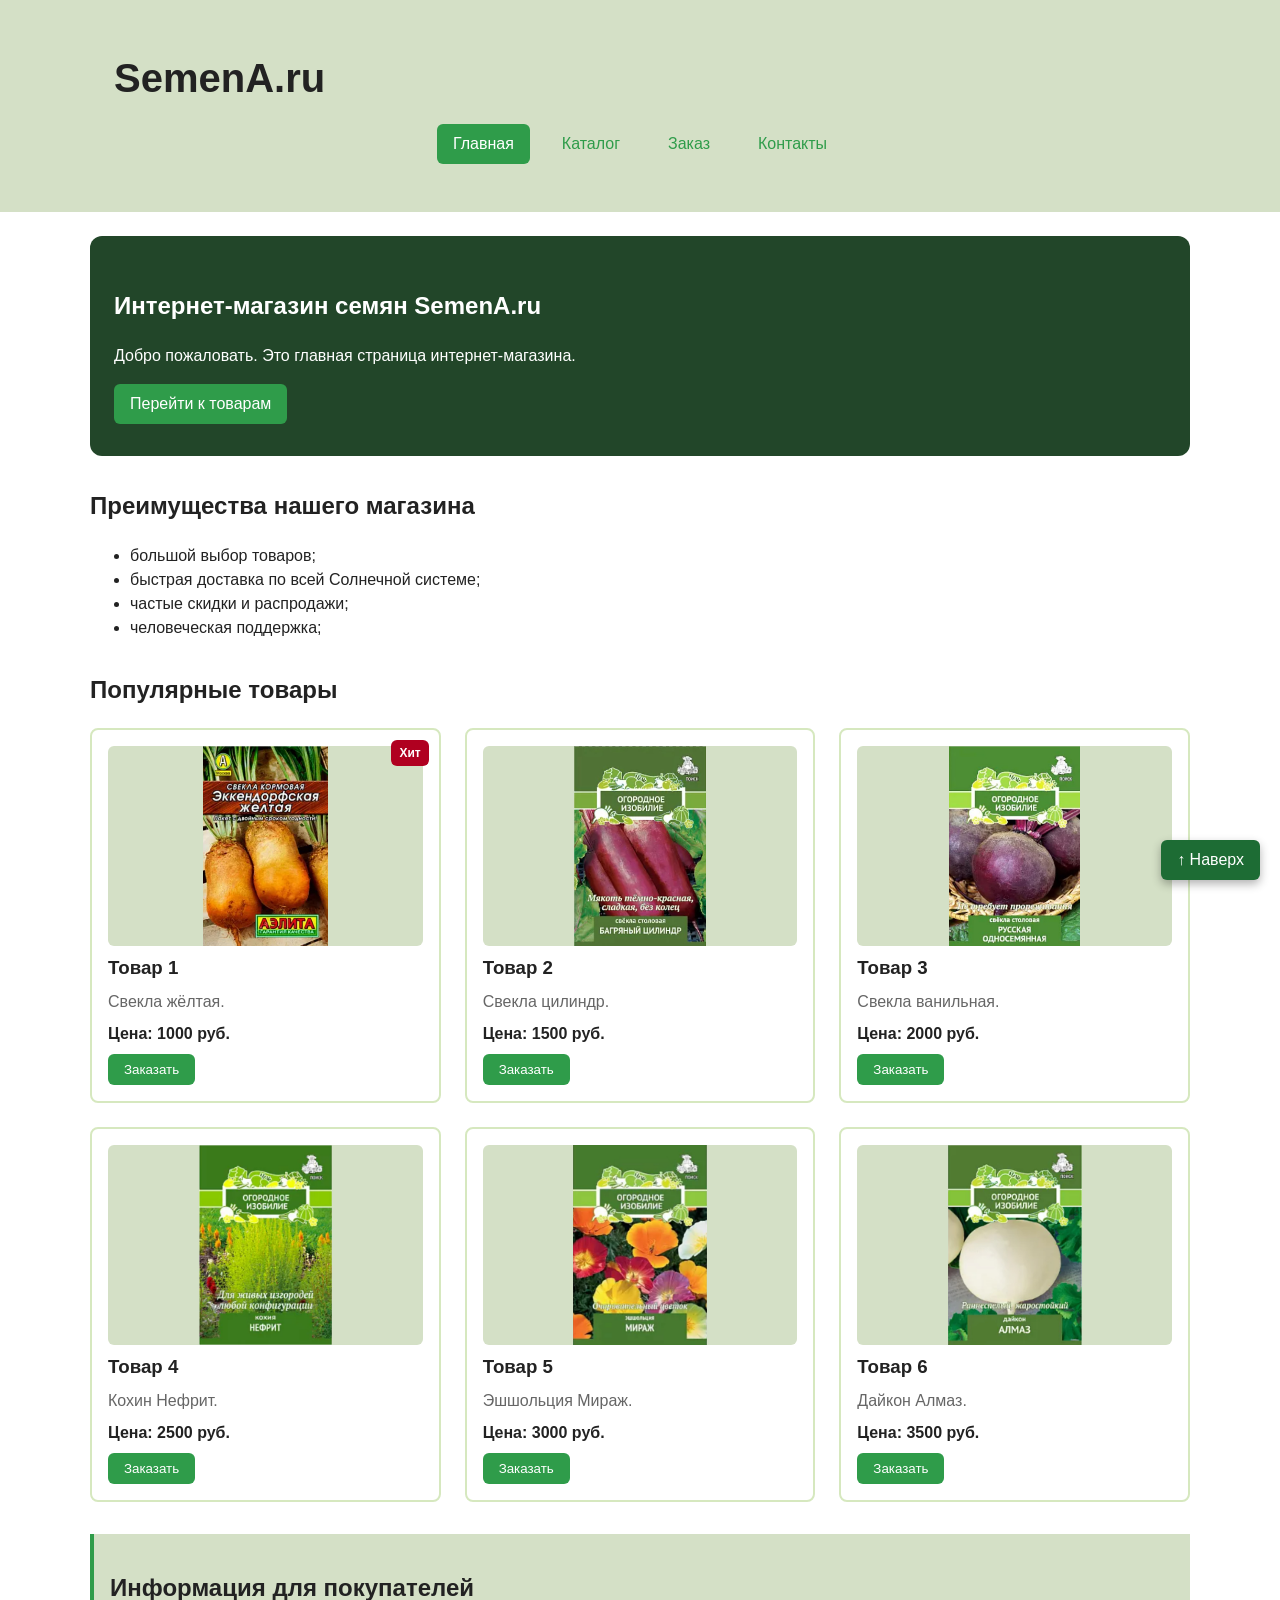
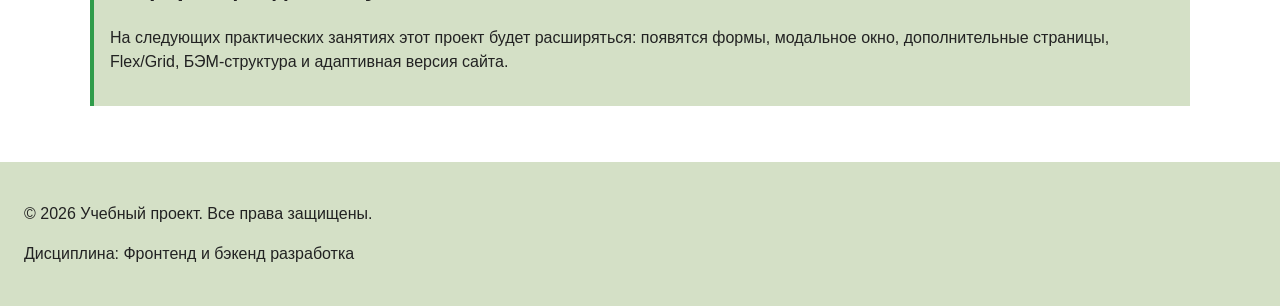
==== commit c058e011: "final version" ====
--- a/index.html
+++ b/index.html
@@ -8,10 +8,8 @@
   <title>SemenA.ru - Интернет-магазин семян</title>
   <link rel="stylesheet" href="css/style.css">
   <script src="js/main.js" defer></script>
-
   <meta property="og:type" content="website">
-  <meta property="og:title" content="Интернет-магазин семян SemenA">
-  <meta property="og:description" content="SemenA.ru">
+  <meta property="og:title" content="Интернет-магазин семян">
   <meta property="og:image" content="https://nikitash-1.github.io/kr1-html-css-shop/images/preview.jpg">
 </head>
 
@@ -19,21 +17,12 @@
   <header class="site-header">
     <div class="site-header__inner">
       <a class="site-header__logo" href="index.html">SemenA.ru</a>
-
       <nav class="site-nav" aria-label="Основная навигация">
         <ul class="site-nav__list">
-          <li class="site-nav__item">
-            <a class="site-nav__link site-nav__link--active" href="index.html">Главная</a>
-          </li>
-          <li class="site-nav__item">
-            <a class="site-nav__link" href="catalog.html">Каталог</a>
-          </li>
-          <li class="site-nav__item">
-            <a class="site-nav__link" href="contacts.html">Контакты</a>
-          </li>
-          <li class="site-nav__item">
-            <a class="site-nav__link" href="index.html#popular">Популярные товары</a>
-          </li>
+          <li class="site-nav__item"><a class="site-nav__link site-nav__link--active" href="index.html">Главная</a></li>
+          <li class="site-nav__item"><a class="site-nav__link" href="catalog.html">Каталог</a></li>
+          <li class="site-nav__item"><a class="site-nav__link" href="order.html">Заказ</a></li>
+          <li class="site-nav__item"><a class="site-nav__link" href="contacts.html">Контакты</a></li>
         </ul>
       </nav>
     </div>
@@ -42,10 +31,7 @@
   <main>
     <section class="hero">
       <h1>Интернет-магазин семян SemenA.ru</h1>
-      <p>
-        Добро пожаловать.
-        Это главная страница интернет-магазина.
-      </p>
+      <p>Добро пожаловать. Это главная страница интернет-магазина.</p>
       <a class="button" href="#popular">Перейти к товарам</a>
     </section>
 
@@ -55,81 +41,69 @@
         <li>большой выбор товаров;</li>
         <li>быстрая доставка по всей Солнечной системе;</li>
         <li>частые скидки и распродажи;</li>
-        <li>психологическая поддержка;</li>
+        <li>человеческая поддержка;</li>
       </ul>
     </section>
 
     <section class="section" id="popular">
       <h2>Популярные товары</h2>
-
       <div class="products-grid">
         <article class="product-card">
+          <span class="product-card__badge">Хит</span>
           <img class="product-card__image" src="images/seed1.jpg" alt="Товар 1" loading="lazy">
-          <h3 class="product-card__title">Товар 1</h3>
+          <h3 class="product-card__title">
+            <a class="product-card__link" href="product.html">Товар 1</a>
+          </h3>
           <p class="product-card__description">Свекла жёлтая.</p>
           <p class="product-card__price">Цена: 1000 руб.</p>
-          <button class="button product-card__button" type="button" data-product="Товар 1">
-            Заказать
-          </button>
+          <button class="button product-card__button" type="button" data-product="Товар 1">Заказать</button>
         </article>
 
         <article class="product-card">
           <img class="product-card__image" src="images/seed2.jpg" alt="Товар 2" loading="lazy">
-          <h3 class="product-card__title">Товар 2</h3>
+          <h3 class="product-card__title"><a class="product-card__link" href="product.html">Товар 2</a></h3>
           <p class="product-card__description">Свекла цилиндр.</p>
           <p class="product-card__price">Цена: 1500 руб.</p>
-          <button class="button product-card__button" type="button" data-product="Товар 2">
-            Заказать
-          </button>
+          <button class="button product-card__button" type="button" data-product="Товар 2">Заказать</button>
         </article>
 
         <article class="product-card">
           <img class="product-card__image" src="images/seed3.jpg" alt="Товар 3" loading="lazy">
-          <h3 class="product-card__title">Товар 3</h3>
+          <h3 class="product-card__title"><a class="product-card__link" href="product.html">Товар 3</a></h3>
           <p class="product-card__description">Свекла ванильная.</p>
           <p class="product-card__price">Цена: 2000 руб.</p>
-          <button class="button product-card__button" type="button" data-product="Товар 3">
-            Заказать
-          </button>
+          <button class="button product-card__button" type="button" data-product="Товар 3">Заказать</button>
         </article>
 
         <article class="product-card">
           <img class="product-card__image" src="images/seed4.jpg" alt="Товар 4" loading="lazy">
-          <h3 class="product-card__title">Товар 4</h3>
+          <h3 class="product-card__title"><a class="product-card__link" href="product.html">Товар 4</a></h3>
           <p class="product-card__description">Кохин Нефрит.</p>
           <p class="product-card__price">Цена: 2500 руб.</p>
-          <button class="button product-card__button" type="button" data-product="Товар 4">
-            Заказать
-          </button>
+          <button class="button product-card__button" type="button" data-product="Товар 4">Заказать</button>
         </article>
 
         <article class="product-card">
           <img class="product-card__image" src="images/seed5.jpg" alt="Товар 5" loading="lazy">
-          <h3 class="product-card__title">Товар 5</h3>
+          <h3 class="product-card__title"><a class="product-card__link" href="product.html">Товар 5</a></h3>
           <p class="product-card__description">Эшшольция Мираж.</p>
           <p class="product-card__price">Цена: 3000 руб.</p>
-          <button class="button product-card__button" type="button" data-product="Товар 5">
-            Заказать
-          </button>
+          <button class="button product-card__button" type="button" data-product="Товар 5">Заказать</button>
         </article>
 
         <article class="product-card">
           <img class="product-card__image" src="images/seed6.jpg" alt="Товар 6" loading="lazy">
-          <h3 class="product-card__title">Товар 6</h3>
+          <h3 class="product-card__title"><a class="product-card__link" href="product.html">Товар 6</a></h3>
           <p class="product-card__description">Дайкон Алмаз.</p>
           <p class="product-card__price">Цена: 3500 руб.</p>
-          <button class="button product-card__button" type="button" data-product="Товар 6">
-            Заказать
-          </button>
+          <button class="button product-card__button" type="button" data-product="Товар 6">Заказать</button>
         </article>
       </div>
     </section>
 
     <aside class="aside-info">
       <h2>Информация для покупателей</h2>
-      <p>
-        На следующих выходных РАСПРОДАЖААААААААААААААААААААААААААААААААААААААААААААА!!!!!
-      </p>
+      <p>На следующих практических занятиях этот проект будет расширяться: появятся формы, модальное окно, дополнительные страницы, Flex/Grid, БЭМ-структура и адаптивная версия сайта.</p>
     </aside>
   </main>
 
@@ -138,80 +112,40 @@
     <p>Дисциплина: Фронтенд и бэкенд разработка</p>
   </footer>
 
+  <a href="#" class="button button--up" title="Наверх">↑ Наверх</a>
+
   <dialog class="order-dialog" id="order-dialog" aria-labelledby="order-dialog-title">
     <h2 id="order-dialog-title">Оформление заявки</h2>
-
     <form class="order-form" id="order-form" action="#" method="post" novalidate>
-      
-      <!-- Скрытое поле для приема названия товара из JS -->
       <input type="hidden" id="selected-product" name="product">
-
       <div class="order-form__field">
         <label class="order-form__label" for="order-name">Имя</label>
         <input class="order-form__input" id="order-name" name="name" type="text" required>
       </div>
-
       <div class="order-form__field">
         <label class="order-form__label" for="order-email">E-mail</label>
         <input class="order-form__input" id="order-email" name="email" type="email" required>
       </div>
-
       <div class="order-form__field">
         <label class="order-form__label" for="order-phone">Телефон</label>
-        <input
-          class="order-form__input"
-          id="order-phone"
-          name="phone"
-          type="tel"
-          inputmode="tel"
-          placeholder="+7 (900) 000-00-00"
-          pattern="^\+7 \(\d{3}\) \d{3}-\d{2}-\d{2}$"
-          required
-        >
-        <small>Формат: +7 (900) 000-00-00</small>
+        <input class="order-form__input" id="order-phone" name="phone" type="tel" inputmode="tel" placeholder="+7 (900) 000-00-00" pattern="^\+7 \(\d{3}\) \d{3}-\d{2}-\d{2}$" required>
       </div>
-
-      <div class="order-form__field">
-        <label class="order-form__label" for="order-date">Дата связи</label>
-        <input class="order-form__input" id="order-date" name="date" type="date">
-      </div>
-
       <div class="order-form__field">
         <label class="order-form__label" for="order-topic">Тема заявки</label>
         <select class="order-form__select" id="order-topic" name="topic" required>
           <option value="">Выберите тему</option>
           <option value="product">Заказ товара</option>
-          <option value="consulation">Консультация</option>
-          <option value="delivery">Доставка</option>
         </select>
       </div>
-
-      <div class="order-form__field">
-        <label class="order-form__label" for="order-comment">Комментарий</label>
-        <textarea class="order-form__textarea" id="order-coment" name="comment" rows="4" placeholder="Укажите дополнительную информацию"></textarea>
+      <div class="order-form__field order-form__field--checkbox">
+        <label><input id="order-agreement" name="agreement" type="checkbox" required> Я согласен на обработку данных</label>
       </div>
-
-      <div class="order-form__field order-form__field--checkbox">
-        <label>
-          <input id="order-agreement" name="agreement" type="checkbox" required>
-          Я согласен на обработку данных
-        </label>
-      </div>
-
       <div class="order-form__actions">
-        <button class="button button--secondary" type="button" id="close-order-dialog">
-          Закрыть
-        </button>
-        <button class="button button--primary" type="submit">
-          Отправить заявку
-        </button>
+        <button class="button button--secondary" type="button" id="close-order-dialog">Закрыть</button>
+        <button class="button button--primary" type="submit">Отправить заявку</button>
       </div>
     </form>
   </dialog>
-
-  <p class="success-message" id="success-message" hidden>
-    Форма успешно отправлена!
-  </p>
+  <p class="success-message" id="success-message" hidden>Форма успешно отправлена!</p>
 </body>
-
 </html>
--- a/css/style.css
+++ b/css/style.css
@@ -3,7 +3,7 @@
    ========================================================================== */
 
 :root {
-  /* Основные цвета проекта */
+  /* --- Основные цвета --- */
   --color-bg: #ffffff;
   --color-text: #222222;
   --color-muted: #666666;
@@ -17,20 +17,69 @@
   --color-success-bg: #eefaf0;
   --color-white: #ffffff;
 
-  /* Отступы */
+  /* --- Цвета теней и прозрачности --- */
+  --color-shadow-light: rgba(0, 0, 0, 0.2);
+  --color-shadow-medium: rgba(0, 0, 0, 0.3);
+  --color-overlay: rgba(0, 0, 0, 0.5);
+
+  /* --- Шрифты --- */
+  --font-family: Arial, sans-serif;
+  --line-height: 1.5;
+  --font-size-base: 16px;
+  --font-size-sm: 14px;
+  --font-size-xs: 12px;
+  --font-size-logo: 40px;
+  --font-weight-normal: 400;
+  --font-weight-bold: 700;
+
+  /* --- Отступы (Spacing) --- */
+  --space-none: 0;
   --space-xs: 4px;
   --space-sm: 8px;
   --space-md: 16px;
   --space-lg: 24px;
   --space-xl: 32px;
 
-  /* Скругления */
+  /* --- Размеры --- */
+  --size-full: 100%;
+  --size-container-width: 1100px;
+  --size-image-height: 200px;
+  --size-filter-width: 260px;
+  
+  /* Позиционирование элементов */
+  --pos-badge-top: 10px;
+  --pos-badge-right: 10px;
+  --pos-btn-up-bottom: 20px;
+  --pos-btn-up-right: 20px;
+  --padding-form-input: 10px 12px;
+
+  /* --- Скругления (Border Radius) --- */
   --radius-sm: 6px;
   --radius-md: 8px;
   --radius-lg: 12px;
 
-  /* Размеры */
-  --container-width: 1100px;
+  /* --- Рамки и контуры (Borders & Outlines) --- */
+  --border-width-thin: 1px;
+  --border-width-medium: 2px;
+  --border-width-thick: 4px;
+  --outline-width: 2px;
+  --outline-offset-sm: 3px;
+  --outline-offset-md: 4px;
+
+  /* --- Сетки (Grid) --- */
+  --grid-columns-products: repeat(3, 1fr);
+  --grid-columns-catalog: var(--size-filter-width) 1fr;
+
+  /* --- Тени (Shadows) --- */
+  --shadow-dialog: 0 4px 15px var(--color-shadow-light);
+  --shadow-btn-up: 0 4px 10px var(--color-shadow-medium);
+
+  /* --- Z-Index --- */
+  --z-index-badge: 10;
+  --z-index-btn-up: 100;
+
+  /* --- Прозрачность (Opacity) --- */
+  --opacity-disabled: 0.6;
 }
 
 
@@ -47,9 +96,10 @@
 }
 
 body {
-  margin: 0;
-  font-family: Arial, sans-serif;
-  line-height: 1.5;
+  margin: var(--space-none);
+  font-family: var(--font-family);
+  font-size: var(--font-size-base);
+  line-height: var(--line-height);
   color: var(--color-text);
   background-color: var(--color-bg);
 }
@@ -65,8 +115,8 @@
 }
 
 :target {
-  outline: 2px dashed var(--color-primary);
-  outline-offset: 4px;
+  outline: var(--border-width-medium) dashed var(--color-primary);
+  outline-offset: var(--outline-offset-md);
 }
 
 
@@ -83,8 +133,8 @@
 }
 
 a:focus-visible {
-  outline: 2px solid var(--color-primary);
-  outline-offset: 3px;
+  outline: var(--outline-width) solid var(--color-primary);
+  outline-offset: var(--outline-offset-sm);
 }
 
 .button {
@@ -103,12 +153,12 @@
 }
 
 .button:focus-visible {
-  outline: 2px solid var(--color-primary);
-  outline-offset: 3px;
+  outline: var(--outline-width) solid var(--color-primary);
+  outline-offset: var(--outline-offset-sm);
 }
 
 .button:disabled {
-  opacity: 0.6;
+  opacity: var(--opacity-disabled);
   cursor: not-allowed;
 }
 
@@ -122,14 +172,14 @@
 }
 
 .site-header__inner {
-  max-width: var(--container-width);
-  margin: 0 auto;
+  max-width: var(--size-container-width);
+  margin: var(--space-none) auto;
   padding: var(--space-lg);
 }
 
 .site-header__logo {
-  font-size: 40px;
-  font-weight: 700;
+  font-size: var(--font-size-logo);
+  font-weight: var(--font-weight-bold);
   color: var(--color-text);
   text-decoration: none;
 }
@@ -142,8 +192,8 @@
   justify-content: center;
   align-items: center;
   gap: var(--space-md);
-  padding: 0;
-  margin: var(--space-md) 0 0;
+  padding: var(--space-none);
+  margin: var(--space-md) var(--space-none) var(--space-none);
   list-style: none;
 }
 
@@ -161,8 +211,8 @@
 }
 
 .site-nav__link:focus-visible {
-  outline: 2px solid var(--color-primary);
-  outline-offset: 3px;
+  outline: var(--outline-width) solid var(--color-primary);
+  outline-offset: var(--outline-offset-sm);
 }
 
 .site-nav__link--active {
@@ -176,12 +226,12 @@
    ========================================================================== */
 
 .hero {
-  max-width: var(--container-width);
-  margin: 0 auto var(--space-xl);
+  max-width: var(--size-container-width);
+  margin: var(--space-none) auto var(--space-xl);
   padding: var(--space-xl) var(--space-lg);
   background-color: var(--color-surface-accent);
   border-radius: var(--radius-lg);
-  color: var(--color-white); /* ДОБАВЛЕНО: Белый текст на темном фоне */
+  color: var(--color-white);
 }
 
 
@@ -190,12 +240,12 @@
    ========================================================================== */
 
 .section {
-  max-width: var(--container-width);
-  margin: 0 auto var(--space-xl);
+  max-width: var(--size-container-width);
+  margin: var(--space-none) auto var(--space-xl);
 }
 
 .section h2 {
-  margin-top: 0;
+  margin-top: var(--space-none);
 }
 
 
@@ -205,18 +255,19 @@
 
 .products-grid {
   display: grid;
-  grid-template-columns: repeat(3, 1fr);
+  grid-template-columns: var(--grid-columns-products);
   gap: var(--space-lg);
 }
 
 /* --- Карточка товара --- */
 
 .product-card {
+  position: relative;
   display: flex;
   flex-direction: column;
   gap: var(--space-sm);
   padding: var(--space-md);
-  border: 2px solid var(--color-border);
+  border: var(--border-width-medium) solid var(--color-border);
   border-radius: var(--radius-md);
   background-color: var(--color-bg);
 }
@@ -226,31 +277,54 @@
 }
 
 .product-card h3 {
-  margin-top: 0;
+  margin-top: var(--space-none);
+}
+
+.product-card__badge {
+  position: absolute;
+  top: var(--pos-badge-top);
+  right: var(--pos-badge-right);
+  padding: var(--space-xs) var(--space-sm);
+  color: var(--color-white);
+  background-color: var(--color-danger);
+  border-radius: var(--radius-sm);
+  font-size: var(--font-size-xs);
+  font-weight: var(--font-weight-bold);
+  z-index: var(--z-index-badge);
 }
 
 .product-card__image {
   display: block;
-  width: 100%;
-  height: 200px;
+  width: var(--size-full);
+  height: var(--size-image-height);
   object-fit: contain;
   background-color: var(--color-surface);
   border-radius: var(--radius-sm);
 }
 
 .product-card__title {
-  margin: 0;
+  margin: var(--space-none);
   color: var(--color-text);
 }
 
+.product-card__link {
+  color: inherit;
+  text-decoration: none;
+}
+
+.product-card__link:hover {
+  color: var(--color-primary);
+  text-decoration: underline;
+}
+
 .product-card__description {
-  margin: 0;
+  margin: var(--space-none);
   color: var(--color-muted);
 }
 
 .product-card__price {
-  margin: 0;
-  font-weight: 700;
+  margin: var(--space-none);
+  font-weight: var(--font-weight-bold);
 }
 
 .product-card__button {
@@ -278,10 +352,10 @@
    ========================================================================== */
 
 .aside-info {
-  max-width: var(--container-width);
-  margin: 0 auto var(--space-xl);
+  max-width: var(--size-container-width);
+  margin: var(--space-none) auto var(--space-xl);
   padding: var(--space-md);
-  border-left: 4px solid var(--color-primary);
+  border-left: var(--border-width-thick) solid var(--color-primary);
   background-color: var(--color-surface);
 }
 
@@ -291,9 +365,9 @@
    ========================================================================== */
 
 .breadcrumbs {
-  max-width: var(--container-width);
-  margin: 0 auto var(--space-md);
-  font-size: 14px;
+  max-width: var(--size-container-width);
+  margin: var(--space-none) auto var(--space-md);
+  font-size: var(--font-size-sm);
   color: var(--color-muted);
 }
 
@@ -302,8 +376,7 @@
 }
 
 .breadcrumbs__current::before {
-  content: " / ";
-  color: var(--color-muted);
+  content: "";
 }
 
 
@@ -313,10 +386,10 @@
    ========================================================================== */
 
 .catalog-layout {
-  max-width: var(--container-width);
-  margin: 0 auto var(--space-xl);
+  max-width: var(--size-container-width);
+  margin: var(--space-none) auto var(--space-xl);
   display: grid;
-  grid-template-columns: 260px 1fr;
+  grid-template-columns: var(--grid-columns-catalog);
   grid-template-areas: "filters products";
   gap: var(--space-lg);
 }
@@ -324,7 +397,7 @@
 .catalog-filters {
   grid-area: filters;
   padding: var(--space-md);
-  border: 1px solid var(--color-border);
+  border: var(--border-width-thin) solid var(--color-border);
   border-radius: var(--radius-md);
   background-color: var(--color-surface);
 }
@@ -341,14 +414,14 @@
 }
 
 .filters-form fieldset {
-  margin: 0;
+  margin: var(--space-none);
   padding: var(--space-md);
-  border: 1px solid var(--color-border);
+  border: var(--border-width-thin) solid var(--color-border);
   border-radius: var(--radius-sm);
 }
 
 .filters-form legend {
-  font-weight: 700;
+  font-weight: var(--font-weight-bold);
 }
 
 .filters-form label {
@@ -357,9 +430,9 @@
 }
 
 .filters-form input[type="number"] {
-  width: 100%;
-  padding: 8px 10px;
-  border: 1px solid var(--color-border);
+  width: var(--size-full);
+  padding: var(--space-sm) var(--padding-form-input); 
+  border: var(--border-width-thin) solid var(--color-border);
   border-radius: var(--radius-sm);
   font: inherit;
 }
@@ -371,13 +444,13 @@
 
 .order-dialog {
   padding: var(--space-xl);
-  border: 2px solid var(--color-primary);
+  border: var(--border-width-medium) solid var(--color-primary);
   border-radius: var(--radius-md);
-  box-shadow: 0 4px 15px rgba(0, 0, 0, 0.2);
+  box-shadow: var(--shadow-dialog);
 }
 
 .order-dialog::backdrop {
-  background-color: rgba(0, 0, 0, 0.5);
+  background-color: var(--color-overlay);
 }
 
 
@@ -397,9 +470,9 @@
 .order-form__input,
 .order-form__select,
 .order-form__textarea {
-  width: 100%;
-  padding: 10px 12px;
-  border: 1px solid var(--color-border);
+  width: var(--size-full);
+  padding: var(--padding-form-input);
+  border: var(--border-width-thin) solid var(--color-border);
   border-radius: var(--radius-sm);
   font: inherit;
 }
@@ -413,8 +486,8 @@
 .order-form__input:focus-visible,
 .order-form__select:focus-visible,
 .order-form__textarea:focus-visible {
-  outline: 2px solid var(--color-primary);
-  outline-offset: 3px;
+  outline: var(--outline-width) solid var(--color-primary);
+  outline-offset: var(--outline-offset-sm);
 }
 
 .order-form__actions {
@@ -425,16 +498,26 @@
 
 
 /* ==========================================================================
-   13. УТИЛИТЫ
+   13. ПОЗИЦИОНИРОВАНИЕ И УТИЛИТЫ
    ========================================================================== */
 
 .success-message {
-  max-width: var(--container-width);
-  margin: 0 auto var(--space-lg);
+  max-width: var(--size-container-width);
+  margin: var(--space-none) auto var(--space-lg);
   padding: var(--space-md);
   color: var(--color-success);
   background-color: var(--color-success-bg);
-  border: 1px solid var(--color-success);
+  border: var(--border-width-thin) solid var(--color-success);
   border-radius: var(--radius-sm);
   text-align: center;
+}
+
+/* Фиксированная кнопка "Наверх" */
+.button--up {
+  position: fixed;
+  bottom: var(--pos-btn-up-bottom);
+  right: var(--pos-btn-up-right);
+  z-index: var(--z-index-btn-up);
+  background-color: var(--color-primary-dark);
+  box-shadow: var(--shadow-btn-up);
 }
